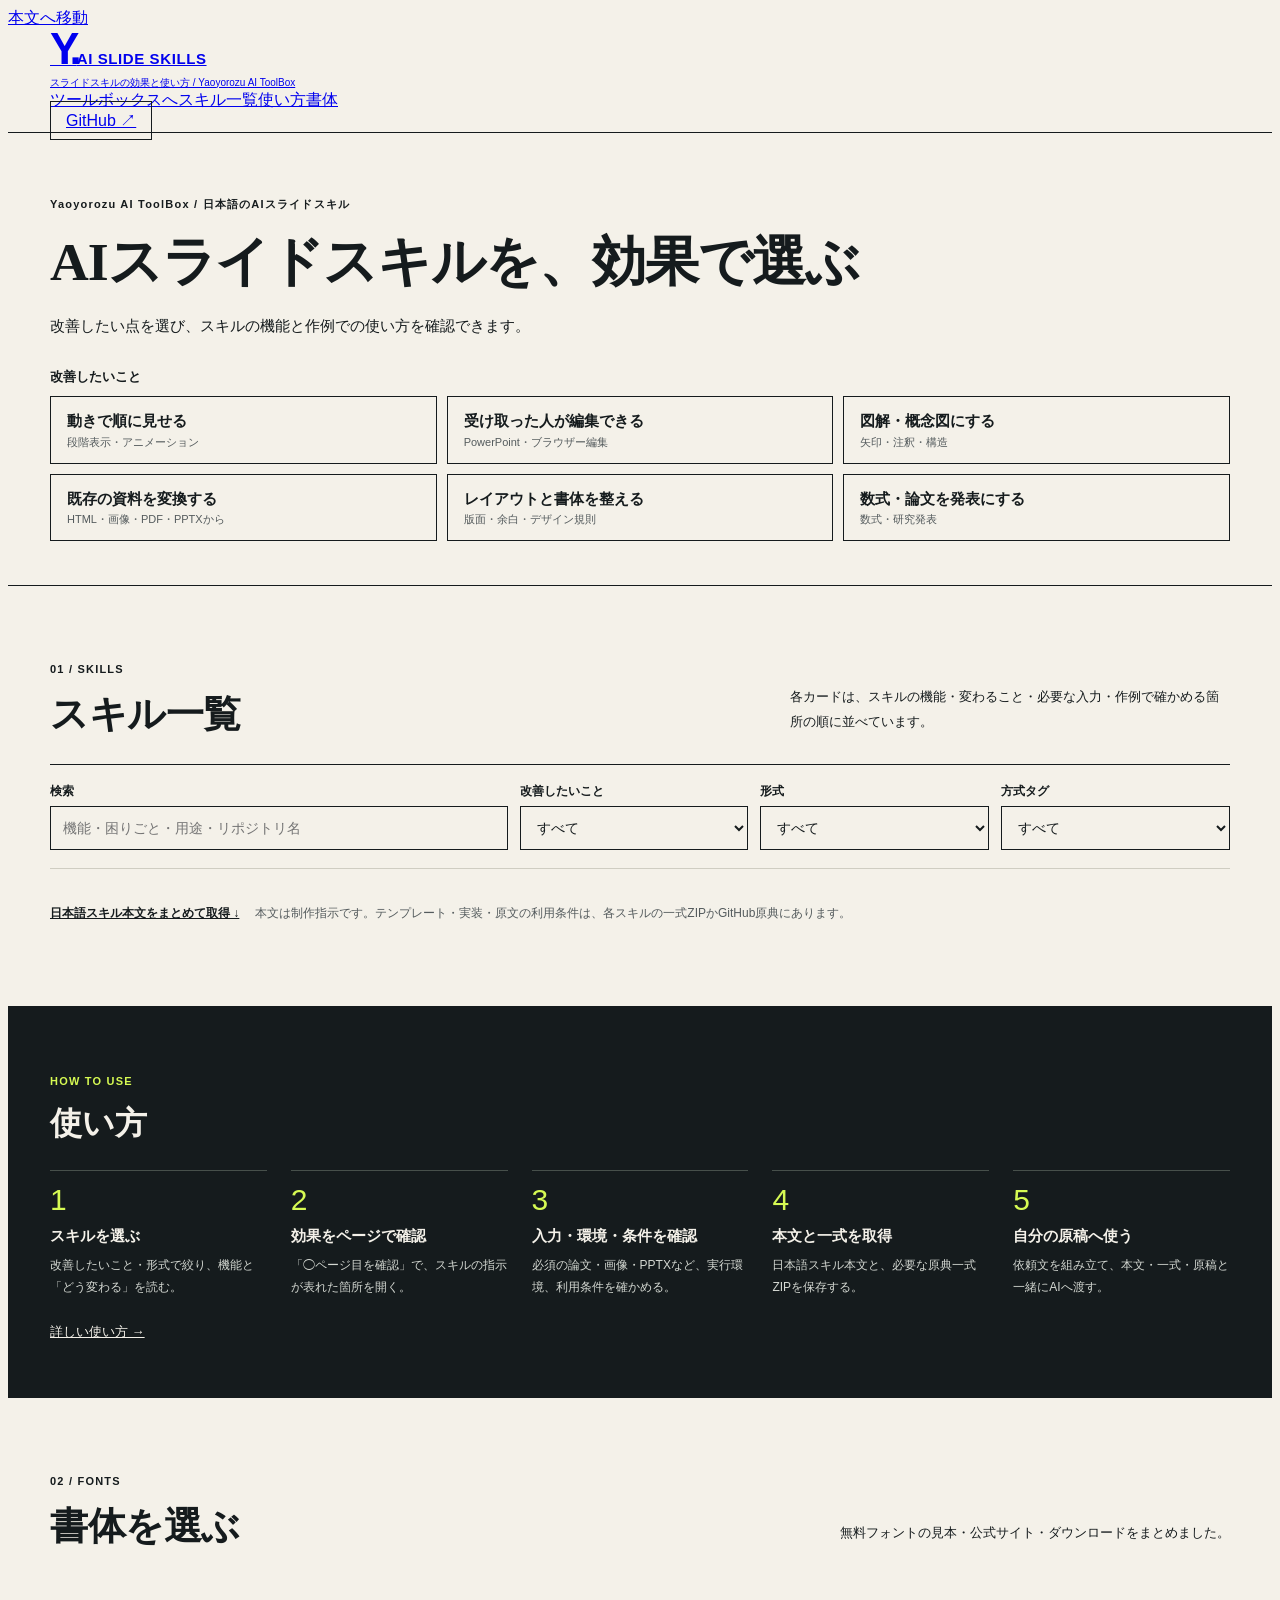
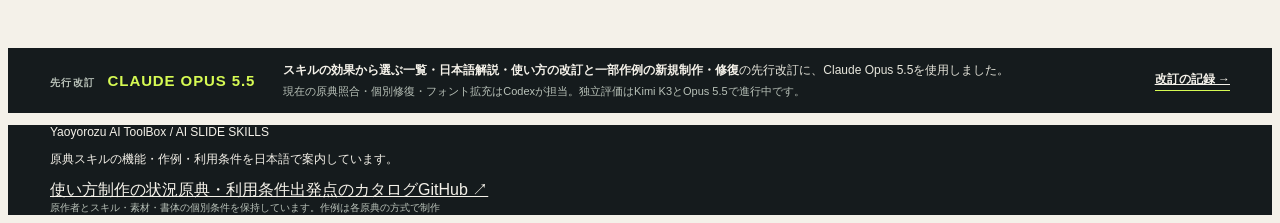
==== index.html @ 670c6773 "Unify ToolBox branding and return navigation in slides guide" ====
<!doctype html><html lang="ja"><head><meta charset="utf-8"><meta name="viewport" content="width=device-width,initial-scale=1"><meta name="theme-color" content="#f4f1e9"><title>AIスライドスキルを効果で選ぶ｜Yaoyorozu AI ToolBox</title><meta name="description" content="GitHubのAIスライドスキルを、改善できること・必要な入力・作例の該当ページから選べる日本語ガイド。スキル本文と原典一式も取得できます。"><link rel="icon" href="assets/studio-mark.svg"><link rel="stylesheet" href="assets/studio.css?v=4a5a4dead6aa"><link rel="stylesheet" href="assets/case-studio.css?v=7d80075aae3b"><link rel="stylesheet" href="assets/repository-studio.css?v=3c932d511712"><link rel="stylesheet" href="assets/yebisu-atelier.css?v=m320-20261027"><link rel="stylesheet" href="assets/font-atelier.css?v=7da7d9062678"><script type="importmap">{"imports":{"./assets/case-studio.mjs":"./assets/case-studio.mjs?v=c8dac0967e69","./assets/case-units.mjs":"./assets/case-units.mjs?v=8da967ca47a8","./assets/catalog-studio.mjs":"./assets/catalog-studio.mjs?v=f588c91cace5","./assets/download-name.mjs":"./assets/download-name.mjs?v=7736074fd26c","./assets/font-atelier.mjs":"./assets/font-atelier.mjs?v=66cad3c6fb1d","./assets/repository-detail.mjs":"./assets/repository-detail.mjs?v=819189dcedb0","./assets/skill-effects.mjs":"./assets/skill-effects.mjs?v=7119788c831f","./assets/slide-renderer.mjs":"./assets/slide-renderer.mjs?v=c7707512e979","./assets/studio.mjs":"./assets/studio.mjs?v=c17d2545ceea"}}</script><script type="module" src="assets/case-studio.mjs?v=c8dac0967e69"></script><script type="module" src="assets/repository-detail.mjs?v=819189dcedb0"></script><script type="module" src="assets/font-atelier.mjs?v=66cad3c6fb1d"></script></head><body><a class="skip" href="#main">本文へ移動</a><header class="header"><div class="shell header-inner"><a class="brand atelier-brand" href="./"><span class="brand-symbol">Y.</span><span>AI SLIDE SKILLS<small>スライドスキルの効果と使い方 / Yaoyorozu AI ToolBox</small></span></a><nav aria-label="メインメニュー"><a href="https://studio-yebisu.github.io/yaoyorozu-ai-toolbox/">ツールボックスへ</a><a href="./#skills">スキル一覧</a><a href="guide.html">使い方</a><a href="./#fonts">書体</a></nav><a class="header-github" href="https://github.com/studio-yebisu/yaoyorozu-ai-toolbox-slides">GitHub ↗</a></div></header><main id="main"><section class="shell effect-hero" aria-labelledby="hero-title"><p class="eyebrow">Yaoyorozu AI ToolBox / 日本語のAIスライドスキル</p><h1 id="hero-title">AIスライドスキルを、効果で選ぶ</h1><p class="hero-description">改善したい点を選び、スキルの機能と作例での使い方を確認できます。</p><div class="need-entrance" role="group" aria-labelledby="need-title"><p id="need-title" class="need-title">改善したいこと</p><ul><li><button type="button" data-need="motion" data-scroll aria-pressed="false"><b>動きで順に見せる</b><span>段階表示・アニメーション</span><small data-need-count="motion"></small></button></li><li><button type="button" data-need="edit" data-scroll aria-pressed="false"><b>受け取った人が編集できる</b><span>PowerPoint・ブラウザー編集</span><small data-need-count="edit"></small></button></li><li><button type="button" data-need="diagram" data-scroll aria-pressed="false"><b>図解・概念図にする</b><span>矢印・注釈・構造</span><small data-need-count="diagram"></small></button></li><li><button type="button" data-need="convert" data-scroll aria-pressed="false"><b>既存の資料を変換する</b><span>HTML・画像・PDF・PPTXから</span><small data-need-count="convert"></small></button></li><li><button type="button" data-need="layout" data-scroll aria-pressed="false"><b>レイアウトと書体を整える</b><span>版面・余白・デザイン規則</span><small data-need-count="layout"></small></button></li><li><button type="button" data-need="academic" data-scroll aria-pressed="false"><b>数式・論文を発表にする</b><span>数式・研究発表</span><small data-need-count="academic"></small></button></li></ul></div></section>
<section class="shell section effect-catalog" id="skills" aria-labelledby="skills-title"><div class="section-heading"><div><p class="eyebrow">01 / SKILLS</p><h2 id="skills-title">スキル一覧</h2></div><p>各カードは、スキルの機能・変わること・必要な入力・作例で確かめる箇所の順に並べています。</p></div><p id="skill-results" class="results" aria-live="polite"></p><div class="effect-tools"><label class="effect-search" for="skill-query"><span>検索</span><input id="skill-query" type="search" placeholder="機能・困りごと・用途・リポジトリ名" autocomplete="off"></label><label for="skill-need">改善したいこと<select id="skill-need"><option value="all">すべて</option></select></label><label for="skill-format">形式<select id="skill-format"><option value="all">すべて</option><option value="pptx">PowerPoint</option><option value="html">Web</option><option value="pdf">PDF</option></select></label><label for="skill-tag">方式タグ<select id="skill-tag"><option value="all">すべて</option></select></label></div><div id="skill-active" class="effect-active" aria-label="選択中の条件"></div><p id="skill-data-note" class="effect-data-note" hidden></p><div id="skill-list" class="effect-list"></div><p class="effect-bundle"><a href="downloads/yebisu-japanese-skill-entries.zip" download>日本語スキル本文をまとめて取得 ↓</a><span>本文は制作指示です。テンプレート・実装・原文の利用条件は、各スキルの一式ZIPかGitHub原典にあります。</span></p></section>
<section class="effect-how" aria-labelledby="how-title"><div class="shell"><p class="eyebrow">HOW TO USE</p><h2 id="how-title">使い方</h2><ol class="effect-how-steps"><li><b>1</b><h3>スキルを選ぶ</h3><p>改善したいこと・形式で絞り、機能と「どう変わる」を読む。</p></li><li><b>2</b><h3>効果をページで確認</h3><p>「◯ページ目を確認」で、スキルの指示が表れた箇所を開く。</p></li><li><b>3</b><h3>入力・環境・条件を確認</h3><p>必須の論文・画像・PPTXなど、実行環境、利用条件を確かめる。</p></li><li><b>4</b><h3>本文と一式を取得</h3><p>日本語スキル本文と、必要な原典一式ZIPを保存する。</p></li><li><b>5</b><h3>自分の原稿へ使う</h3><p>依頼文を組み立て、本文・一式・原稿と一緒にAIへ渡す。</p></li></ol><a href="guide.html" class="text-link">詳しい使い方 →</a></div></section>
<section class="shell section atelier-fonts" id="fonts" aria-labelledby="fonts-title"><div class="section-heading"><div><p class="eyebrow">02 / FONTS</p><h2 id="fonts-title">書体を選ぶ</h2></div><p>無料フォントの見本・公式サイト・ダウンロードをまとめました。</p></div><div id="font-atelier"></div></section><aside class="atelier-edition" aria-label="改訂の担当"><div class="shell edition-inner"><p class="edition-model"><span>先行改訂</span><b>CLAUDE OPUS 5.5</b></p><p class="edition-copy"><b>スキルの効果から選ぶ一覧・日本語解説・使い方の改訂と一部作例の新規制作・修復</b>の先行改訂に、Claude Opus 5.5を使用しました。<span>現在の原典照合・個別修復・フォント拡充はCodexが担当。独立評価はKimi K3とOpus 5.5で進行中です。</span></p><a class="edition-link" href="status.html">改訂の記録 →</a></div></aside></main><footer class="footer"><div class="shell"><div class="footer-main"><div><p class="footer-brand">Yaoyorozu AI ToolBox / AI SLIDE SKILLS</p><p>原典スキルの機能・作例・利用条件を日本語で案内しています。</p></div><div class="footer-links"><a href="guide.html">使い方</a><a href="status.html">制作の状況</a><a href="licenses.html">原典・利用条件</a><a href="archive.html">出発点のカタログ</a><a href="https://github.com/studio-yebisu/yaoyorozu-ai-toolbox-slides">GitHub ↗</a></div></div><div class="footer-bottom"><span>原作者とスキル・素材・書体の個別条件を保持しています。</span><span>作例は各原典の方式で制作</span></div></div></footer><dialog id="case-dialog" aria-labelledby="case-title"><div class="case-dialog-shell"><header class="player-header"><div><p id="case-owner" class="player-kicker"></p><h2 id="case-title"></h2></div><div class="player-header-actions"><button id="case-fullscreen" type="button">大きく見る ↗</button><button id="case-close" type="button" aria-label="事例を閉じる">閉じる ×</button></div></header><div id="case-stage" class="case-stage"></div><div class="case-controls" id="case-controls"><button id="case-prev" type="button" aria-label="前のスライド">←</button><button id="case-play" type="button">▶ 再生</button><button id="case-next" type="button" aria-label="次のスライド">→</button><span id="case-counter" aria-live="polite"></span><button id="case-notes" type="button" aria-expanded="false">発表メモ</button></div><section id="case-effect" class="case-effect" aria-label="このスキルの効果"></section><div id="case-pages" class="case-pages" aria-label="ページ一覧"></div><p id="case-note" hidden></p><div class="case-bottom"><p id="case-state"></p><div><a id="case-download" class="button primary" download>資料をダウンロード ↓</a><a id="case-skill" class="button outline" download>スキル本文 ↓</a><a id="case-make" class="button outline">このスキルで作る →</a><a id="case-compare" class="text-link" hidden>別の形式と比べる ↗</a><a id="case-origin" class="text-link">原典 ↗</a></div></div></div></dialog></body></html>
---- assets/yebisu-atelier.css ----
@font-face{font-family:'Atelier Zen';src:url('../downloads/fonts/zenkakugothicnew/ZenKakuGothicNew-Regular.ttf') format('truetype');font-weight:400;font-display:swap}
@font-face{font-family:'Atelier Zen';src:url('../downloads/fonts/zenkakugothicnew/ZenKakuGothicNew-Bold.ttf') format('truetype');font-weight:700;font-display:swap}
@font-face{font-family:'Atelier Space';src:url('../downloads/fonts/spacegrotesk/SpaceGrotesk%5Bwght%5D.ttf') format('truetype');font-weight:300 700;font-display:swap}
@font-face{font-family:'Atelier Mincho';src:url('../downloads/fonts/shipporimincho/ShipporiMincho-Bold.ttf') format('truetype');font-weight:700;font-display:swap}
:root{--paper:#f4f1e9;--panel:#ebe8dc;--ink:#151b1d;--muted:#545b5d;--line:#cfcdc2;--acid:#d6fa53;--warn:#a63a1f;--sans:'Atelier Zen','Noto Sans JP',sans-serif;--mincho:'Atelier Mincho','BIZ UDPMincho',serif}
html{scroll-behavior:auto;scroll-padding-top:110px}body{background:var(--paper);font-family:var(--sans);color:var(--ink)}button,a,input,select{touch-action:manipulation}
button:focus-visible,a:focus-visible,select:focus-visible,input:focus-visible,summary:focus-visible{outline:3px solid #698a00;outline-offset:3px}
.shell{max-width:1320px;padding-left:42px;padding-right:42px}.header{background:var(--paper);border-bottom:1px solid var(--ink);backdrop-filter:none}.header-inner{min-height:80px}.atelier-brand{gap:12px}.brand-symbol{font:700 44px/.9 'Atelier Space',sans-serif;letter-spacing:-5px}.atelier-brand>span:last-child{font:700 15px/1.2 'Atelier Space',sans-serif;letter-spacing:.04em}.atelier-brand small{display:block;font:400 10px/1.5 var(--sans);letter-spacing:0;margin-top:6px}.header nav{gap:28px}.header-github{border:1px solid var(--ink);padding:10px 15px;border-radius:0}
.eyebrow{font:600 11px/1.5 'Atelier Space',sans-serif;letter-spacing:.11em;color:var(--ink)}
.button{border-radius:0;padding:13px 19px;font-size:13px;border:1px solid var(--ink)}.button.primary{background:var(--ink);color:var(--paper);border-color:var(--ink)}.button.primary:hover{background:#32412a}.button.outline{color:var(--ink);background:transparent}.text-link{color:var(--ink);font-size:13px}
.section{padding-top:64px;padding-bottom:72px}.section-heading{display:flex;align-items:end;justify-content:space-between;gap:35px;margin-bottom:24px}.section-heading h2{font:700 clamp(28px,3vw,38px)/1.35 var(--mincho);letter-spacing:-.01em;margin:10px 0 0}.section-heading>p{font-size:13px;line-height:1.9;margin:0 0 6px;max-width:440px}.results{font-size:12px;color:var(--muted);margin:14px 0}

/* Top: the subject is the skill. Entrances select an improvement, not a slide topic. */
.effect-hero{padding-top:52px;padding-bottom:44px;border-bottom:1px solid var(--ink)}.effect-hero h1{font:700 clamp(30px,4.2vw,54px)/1.3 var(--mincho);letter-spacing:-.02em;margin:16px 0 14px}.effect-hero .hero-description{font-size:15px;line-height:1.9;margin:0 0 28px;max-width:640px}
.need-title{margin:0 0 10px;font-size:13px;font-weight:700}.need-entrance ul{list-style:none;margin:0;padding:0;display:grid;grid-template-columns:repeat(3,minmax(0,1fr));gap:10px}.need-entrance button{display:grid;grid-template-columns:minmax(0,1fr) auto;align-items:baseline;gap:2px 12px;width:100%;min-height:64px;padding:13px 16px;border:1px solid var(--ink);background:transparent;color:var(--ink);text-align:left;font:inherit;cursor:pointer}.need-entrance b{font-size:15px;line-height:1.5}.need-entrance span{grid-column:1;font-size:11px;color:var(--muted)}.need-entrance small{grid-column:2;grid-row:1;font:600 12px/1 'Atelier Space',var(--sans)}.need-entrance button:hover{background:var(--panel)}.need-entrance button[aria-pressed=true]{background:var(--ink);color:var(--paper)}.need-entrance button[aria-pressed=true] span{color:#c6cbc5}.need-entrance button[aria-pressed=true] small{color:var(--acid)}

/* One list: controls, selected state and cards. */
.effect-tools{display:grid;grid-template-columns:minmax(0,2fr) repeat(3,minmax(0,1fr));gap:12px;align-items:end;padding:18px 0;border-top:1px solid var(--ink);border-bottom:1px solid var(--line)}.effect-tools label{display:grid;gap:6px;font-size:12px;font-weight:700;min-width:0}.effect-tools input,.effect-tools select{width:100%;min-width:0;min-height:44px;padding:10px 12px;border:1px solid var(--ink);border-radius:0;background:transparent;color:var(--ink);font:inherit;font-size:14px;font-weight:400}.effect-tools select:disabled{opacity:.5}
.effect-active{display:flex;flex-wrap:wrap;gap:8px;margin-top:14px}.effect-active:empty{display:none}.effect-active button{min-height:36px;padding:7px 12px;border:1px solid var(--ink);background:var(--acid);color:var(--ink);font:inherit;font-size:12px;cursor:pointer}.effect-active button[data-clear-filters]{background:transparent}
.effect-data-note{margin:0 0 14px;padding:10px 14px;border-left:3px solid var(--ink);background:var(--panel);font-size:12px;line-height:1.8}
.effect-list{display:grid;grid-template-columns:repeat(2,minmax(0,1fr));gap:44px 36px}
.effect-card{display:flex;flex-direction:column;min-width:0;padding-top:16px;border-top:2px solid var(--ink)}
.effect-repo{display:flex;flex-wrap:wrap;align-items:center;gap:6px 12px;margin:0;font-size:11px;color:var(--muted);overflow-wrap:anywhere}.effect-repo a{color:var(--muted)}.effect-repo b{color:var(--ink)}.effect-warning{padding:1px 7px;border:1px solid var(--warn);color:var(--warn);font-weight:700}
.effect-card h3{margin:8px 0 6px;font-size:21px;line-height:1.5;letter-spacing:-.01em;overflow-wrap:anywhere}.effect-card h3 a{color:var(--ink);text-decoration:none}.effect-card h3 a:hover{text-decoration:underline;text-underline-offset:4px}
.effect-job{margin:0 0 12px;font-size:13px;line-height:1.85}
.effect-facts{margin:0 0 12px;border-top:1px solid var(--line)}.effect-facts>div{display:grid;grid-template-columns:7.5em minmax(0,1fr);gap:12px;padding:8px 0;border-bottom:1px solid var(--line)}.effect-facts dt{font-size:11px;font-weight:700;padding-top:2px}.effect-facts dd{margin:0;font-size:13px;line-height:1.8;overflow-wrap:anywhere}
.effect-tags{list-style:none;display:flex;flex-wrap:wrap;gap:6px;margin:0 0 14px;padding:0}.effect-tags button{min-height:28px;padding:2px 9px;border:1px solid var(--line);background:transparent;color:var(--ink);font:inherit;font-size:11px;cursor:pointer}.effect-tags button:hover{border-color:var(--ink)}.effect-tags button[aria-pressed=true]{background:var(--acid);border-color:var(--ink)}
.effect-proof{display:grid;grid-template-columns:minmax(0,1fr) minmax(0,42%);grid-template-areas:"title image" "note image" "case image";align-content:start;column-gap:16px;padding:14px;background:var(--panel)}.effect-proof-title{grid-area:title;margin:0 0 6px;font-size:11px;font-weight:700;letter-spacing:.04em}.effect-proof>.effect-inspect,.effect-proof>.effect-missing{grid-area:note;margin:0}.effect-inspect{font-size:13px;line-height:1.8}.effect-inspect b{display:inline-block;margin-right:8px;padding:0 6px;background:var(--ink);color:var(--paper);font-size:11px}.effect-case{grid-area:case;margin:10px 0 0;font-size:11px;line-height:1.7;color:var(--muted)}.effect-case span{white-space:nowrap}
.effect-proof-image{grid-area:image;position:relative;align-self:start;display:block;width:100%;aspect-ratio:16/9;padding:0;border:1px solid var(--ink);background:#dcd8cb;overflow:hidden;cursor:pointer}.effect-proof-image.square-preview{aspect-ratio:1}.effect-proof-image img{display:block;width:100%;height:100%;object-fit:contain}.effect-proof-image span{position:absolute;left:6px;bottom:6px;padding:2px 7px;background:var(--acid);border:1px solid var(--ink);color:var(--ink);font-size:10px;font-weight:700}
.effect-others{margin:10px 0 0;font-size:12px;line-height:1.9}.effect-others button{margin:0 10px 0 0;padding:0;border:0;background:transparent;color:var(--ink);font:inherit;text-decoration:underline;text-underline-offset:3px;cursor:pointer}
.effect-actions{display:flex;flex-wrap:wrap;align-items:center;gap:10px 16px;margin-top:auto;padding-top:14px}.effect-actions .effect-primary{padding:11px 16px;background:var(--ink);color:var(--paper);font-size:13px;font-weight:700;text-decoration:none}.effect-actions .effect-primary:hover{background:#32412a}.effect-actions button{min-height:42px;padding:9px 14px;border:1px solid var(--ink);background:transparent;color:var(--ink);font:inherit;font-size:13px;font-weight:700;cursor:pointer}.effect-actions a[download]{font-size:12px;color:var(--ink)}
.effect-missing{color:#6b5a2f;font-size:12px;line-height:1.8}
.effect-empty{grid-column:1/-1;padding:24px;border:1px solid var(--ink);background:var(--panel);font-size:14px;line-height:1.9}.effect-empty p{margin:0 0 6px}.effect-empty ul{margin:6px 0 14px;padding-left:20px}.effect-empty li button{padding:0;border:0;background:transparent;color:var(--ink);font:inherit;font-weight:700;text-decoration:underline;text-underline-offset:3px;cursor:pointer}
.effect-bundle{display:flex;flex-wrap:wrap;gap:6px 16px;margin-top:36px;font-size:12px;color:var(--muted)}.effect-bundle a{color:var(--ink);font-weight:700}

.effect-how{background:var(--ink);color:var(--paper);padding:56px 0}.effect-how .eyebrow{color:var(--acid)}.effect-how h2{font:700 32px/1.4 var(--mincho);margin:8px 0 24px}.effect-how-steps{list-style:none;margin:0;padding:0;display:grid;grid-template-columns:repeat(5,minmax(0,1fr));gap:24px}.effect-how-steps li{border-top:1px solid #47504b;padding-top:14px}.effect-how-steps b{font:500 30px/1 'Atelier Space',sans-serif;color:var(--acid)}.effect-how-steps h3{font-size:15px;margin:12px 0 8px}.effect-how-steps p{margin:0;font-size:12px;line-height:1.9;color:#d4d8d2}.effect-how .text-link{display:inline-block;margin-top:24px;color:var(--paper)}.effect-how a:focus-visible{outline-color:var(--acid)}
.atelier-fonts{border-top:1px solid var(--ink)}

/* Repository page: problem → what it does → input/output → features used → pages → apply. */
.doc-shell{padding-top:44px;padding-bottom:85px}.doc-shell:has(#repository-detail){max-width:1080px}
.effect-top{margin:24px 0 8px}.effect-top .repo-owner{display:flex;flex-wrap:wrap;gap:6px 12px;align-items:center;font-size:12px;font-weight:400;color:var(--muted);overflow-wrap:anywhere}.effect-top .repo-owner a{color:var(--muted)}.effect-top .repo-owner b{color:var(--ink)}.effect-top h1{font:700 clamp(28px,4vw,46px)/1.35 var(--mincho);letter-spacing:-.01em;margin:12px 0}.effect-top>.repo-desc{font-size:16px;line-height:1.9;max-width:820px}.effect-siblings{font-size:13px;line-height:1.9}.effect-siblings a{color:var(--ink)}
.effect-toc{display:flex;flex-wrap:wrap;gap:8px;margin-top:24px;padding-top:16px;border-top:1px solid var(--line)}.effect-toc a{padding:6px 10px;border:1px solid var(--line);color:var(--ink);font-size:12px;text-decoration:none}.effect-toc a:hover{border-color:var(--ink)}
#problem{scroll-margin-top:160px}
.effect-proof-dialog{width:min(1100px,96vw);max-height:94vh;overflow:auto;padding:20px;background:var(--paper);color:var(--ink);border:1px solid var(--ink)}.effect-proof-dialog::backdrop{background:#17201bd9}.effect-proof-dialog>header{display:flex;align-items:start;justify-content:space-between;gap:20px;margin-bottom:16px}.effect-proof-dialog h2{font:700 20px/1.5 var(--mincho);margin:0}.effect-proof-dialog>header button{flex-shrink:0}.effect-proof-images{display:grid;grid-template-columns:repeat(auto-fit,minmax(min(360px,100%),1fr));gap:16px}.effect-proof-images figure{margin:0;min-width:0}.effect-proof-images img{display:block;width:100%;aspect-ratio:16/9;max-height:62vh;object-fit:contain;background:#fff;border:1px solid var(--line)}.effect-proof-images figcaption{font-size:12px;margin-top:6px}.effect-proof-context{display:grid;grid-template-columns:110px 1fr;gap:8px 14px;font-size:13px;line-height:1.9}.effect-proof-context dt{font-weight:700}.effect-proof-context dd{margin:0}.effect-proof-dialog>p{margin-bottom:0}body:has(.effect-proof-dialog[open]){overflow:hidden}
.effect-proof-dialog .effect-proof-actions{margin:0 0 16px}
@media(max-width:650px){#problem{scroll-margin-top:240px}.effect-proof-dialog{padding:14px}.effect-proof-dialog h2{font-size:17px}.effect-proof-dialog>header{gap:10px}.effect-proof-context{grid-template-columns:1fr;gap:2px}.effect-proof-context dd{margin-bottom:10px}.effect-proof-images img{max-height:40vh}}
.effect-section{padding:30px 0;border-top:1px solid var(--ink)}.effect-section h2{display:flex;align-items:baseline;gap:12px;margin:0 0 16px;font:700 24px/1.45 var(--mincho)}.effect-step{flex:0 0 auto;display:inline-grid;place-items:center;width:30px;height:30px;background:var(--acid);border:1px solid var(--ink);font:600 14px/1 'Atelier Space',var(--sans)}.effect-section h3{margin:20px 0 8px;font-size:15px}.effect-section h4{margin:0 0 8px;font-size:13px}.effect-section p,.effect-section li{font-size:14px;line-height:1.95;overflow-wrap:anywhere}.effect-section ul,.effect-section ol{padding-left:22px}.effect-lead{font-size:16px!important;max-width:820px}
.effect-upstream{margin:16px 0 8px;padding:12px 16px;border-left:3px solid var(--ink);background:var(--panel)}.effect-upstream p{margin:0}.effect-label{font-size:11px!important;font-weight:700;margin-bottom:4px!important}.effect-source{font-size:13px!important}.effect-source a{color:var(--ink);overflow-wrap:anywhere}
.effect-io,.effect-scope{display:grid;grid-template-columns:repeat(2,minmax(0,1fr));gap:20px}.effect-io>div,.effect-scope>div{min-width:0;padding:14px 16px;border:1px solid var(--line)}.effect-io h3{margin-top:0}.effect-scope{margin-top:14px}.effect-note{font-size:13px!important}.effect-note a{color:var(--ink)}
.effect-case-title{margin:0 0 4px!important;font:700 19px/1.6 var(--mincho)!important}.effect-case-meta{margin:0 0 12px;font-size:12px!important;color:var(--muted)}.effect-boundary{margin-top:14px;padding:10px 14px;border:1px dashed var(--ink);font-size:13px!important}.effect-boundary a{color:var(--ink)}
.effect-details{margin-top:16px;font-size:13px}.effect-details summary{cursor:pointer;font-weight:700;min-height:32px}.effect-details pre{white-space:pre-wrap;overflow-wrap:anywhere;font-size:12px}
.effect-pages{list-style:none;margin:0;padding:0!important;display:grid;gap:18px}.effect-page{display:grid;grid-template-columns:minmax(0,300px) minmax(0,1fr);gap:20px;padding:16px;background:var(--panel)}.effect-page-image{position:relative;display:block;width:100%;aspect-ratio:16/9;padding:0;border:1px solid var(--ink);background:#dcd8cb;overflow:hidden;cursor:pointer}.effect-page-image img{display:block;width:100%;height:100%;object-fit:contain}.effect-page-image.is-invalid{display:grid;place-items:center;cursor:default;font-size:12px}.effect-page-noimage{display:grid;place-items:center;height:100%;font-size:12px;line-height:1.6}.effect-page-copy{min-width:0}.effect-page-label{margin:0 0 8px!important}.effect-page-label b{margin-right:10px;padding:1px 8px;background:var(--ink);color:var(--paper);font-size:12px}.effect-page-copy dl{display:grid;grid-template-columns:6.5em minmax(0,1fr);gap:6px 12px;margin:0 0 10px}.effect-page-copy dt{font-size:12px;font-weight:700;padding-top:3px}.effect-page-copy dd{margin:0;font-size:14px;line-height:1.85;overflow-wrap:anywhere}.effect-page-actions{display:flex;flex-wrap:wrap;align-items:center;gap:8px 16px;margin:0!important}.effect-page-actions a{color:var(--ink);font-size:13px}.effect-page-actions .button{min-height:42px}
.effect-edit-note{margin-top:16px;padding:12px 16px;border-left:3px solid var(--ink);background:#fff9ed;font-size:13px!important}.effect-edit-note a{margin-left:6px;color:var(--ink);font-weight:700}
.effect-howto{margin:0 0 16px}.effect-howto li{margin-bottom:4px}.effect-chooser{margin:8px 0 12px}.effect-works h2{font:700 20px/1.5 var(--mincho)}
.repo-chips span{background:#e6e7d8;border-radius:0}.repo-guide-section{border-top:1px solid var(--ink)}.repo-guide-section h2{font:700 22px/1.5 var(--mincho);margin:0 0 12px}.repo-guide-section pre,.repo-guide-section textarea{background:transparent;border-color:var(--line);border-radius:0}.repo-guide-section>details{font-size:12px}.repo-guide-section>details summary{cursor:pointer;font-weight:700}.repo-guide-section>details[open]{margin-top:15px}.repo-code-actions{align-items:center}.repo-code-actions a,.repo-code-actions button{color:var(--ink)}.repo-code-actions .button.primary{color:var(--paper)}.repo-example-row button{color:var(--ink)}.repo-example-row img{border-radius:0}
#repository-font{display:block;width:100%;max-width:360px;margin:10px 0 8px;padding:11px 13px;border:1px solid var(--line);border-radius:0;background:transparent;font:inherit;font-size:13px}#repository-copy-state{display:block;margin-top:10px;font-size:12px}
.repository-request-inputs>label,.repository-request-options label,.repo-guide-section>label[for="repository-prompt"]{display:block;font-size:12px;font-weight:700;margin:15px 0 7px}.repository-request-inputs input{display:block;width:100%;min-width:0;padding:11px 13px;border:1px solid var(--line);border-radius:0;background:transparent;font:inherit;font-size:13px}.repository-request-options{display:grid;grid-template-columns:minmax(0,1fr) 90px;gap:12px;margin-bottom:18px}.repository-request-inputs #repository-content{min-height:160px}.repo-guide-section #repository-assemble{margin:5px 0 8px}.repository-used-prompt{margin-top:20px}.repository-used-prompt summary{cursor:pointer;font-size:12px;font-weight:700}.repository-used-prompt pre{max-height:360px;overflow:auto}
.repo-archive-note{padding:18px;border-left:3px solid var(--ink);background:var(--panel);font-size:13px;line-height:1.9}
.repository-skill-text{white-space:pre-wrap;overflow-wrap:anywhere;max-height:36rem;overflow:auto;font-size:.875rem;line-height:1.8}
#repository-case{display:block;width:100%;min-height:44px;margin:8px 0 12px;padding:10px 12px;font:inherit;background:#faf8f1;color:#17231f;border:1px solid #aba99d}
#repository-detail .repo-license-notice{margin:16px 0;padding:12px 16px;border-left:3px solid var(--warn);background:#fff9ed;font-size:14px;line-height:1.8}

/* Player: current skill, its change, and what to inspect on this page. */
#case-dialog{border:1px solid var(--ink);border-radius:2px;background:var(--paper);box-shadow:0 40px 100px #0007;animation:atelier-float .23s cubic-bezier(.2,.8,.2,1)}#case-dialog::backdrop{background:#0d161db3;backdrop-filter:blur(6px);animation:atelier-shade .18s ease}.player-header{background:var(--paper);border-color:var(--line)}.player-header h2{font-size:17px}.player-kicker{color:var(--ink)!important;font-weight:700}.player-header-actions button{border-radius:0;border-color:var(--line);color:var(--ink)}.case-controls{background:var(--paper);border-color:var(--line)}.case-controls button,.case-pages button{border-radius:0}.case-controls button{border-color:var(--line);color:var(--ink)}.case-pages{background:var(--paper)}.case-pages button[aria-current=true]{outline-color:var(--ink)}.case-pages button:not(:has(img)){min-height:70px;min-width:150px;background:#e6e3d8;display:flex;align-items:center}.case-pages button span{line-height:1.6;font-size:10px;white-space:normal}.case-bottom{background:var(--paper);border-color:var(--line)}#case-note{background:var(--panel);border-radius:0}#case-skill[hidden]{display:none}
.case-effect{display:grid;grid-template-columns:minmax(0,1fr) minmax(0,1.4fr) auto;gap:10px 22px;align-items:start;margin:0 0 12px;padding:12px 14px;background:var(--panel);border-left:3px solid var(--ink)}.case-effect:empty{display:none}.case-effect p{margin:0}.case-effect-kicker,.case-effect-label{font-size:11px;font-weight:700;color:var(--muted)}.case-effect-name{font-size:14px;font-weight:700;line-height:1.6}.case-effect-change,.case-effect-inspect{font-size:13px;line-height:1.75}.case-effect-rule{margin-top:4px!important;font-size:12px;line-height:1.7}.case-effect-rule span{margin-right:8px;font-weight:700}.case-effect-jumps{display:flex;flex-wrap:wrap;align-items:center;gap:6px;margin-top:8px!important;font-size:11px}.case-effect-jumps button{min-width:32px;min-height:32px;border:1px solid var(--ink);background:transparent;color:var(--ink);font:inherit;font-size:12px;cursor:pointer}.case-effect-jumps button[aria-current=true]{background:var(--ink);color:var(--paper)}.case-effect-link{align-self:center;color:var(--ink);font-size:12px;font-weight:700;white-space:nowrap}
#case-dialog.expanded .case-effect-change{display:none}
@keyframes atelier-float{from{opacity:0;transform:translateY(25px) scale(.97)}to{opacity:1;transform:translateY(0) scale(1)}}@keyframes atelier-shade{from{opacity:0}to{opacity:1}}

.footer{background:var(--ink);color:var(--paper);border-top:0}.footer a,.footer-brand{color:var(--paper)}.footer-bottom{border-color:#47504b;color:#b9c2b9;font-size:10px}.footer-main p{font-size:12px}.footer-links{flex-wrap:wrap;row-gap:10px}.footer a:focus-visible{outline-color:var(--acid)}
.doc-hero h1{font:700 clamp(30px,3.6vw,48px)/1.4 var(--mincho);letter-spacing:-.01em}.doc-section h2{font:700 24px/1.5 var(--mincho)}.doc-section p,.doc-section li{font-size:14px;line-height:2}.doc-section pre{padding:25px;background:#e9e5d9;white-space:pre-wrap;overflow-wrap:anywhere;font-size:13px;line-height:1.9}.doc-section h3{margin-top:22px;font-size:16px}
.atelier-edition{background:var(--ink);color:var(--paper)}.edition-inner{display:grid;grid-template-columns:auto minmax(0,1fr) auto;align-items:center;gap:8px 28px;padding-top:12px;padding-bottom:12px}.edition-model{display:flex;flex-wrap:wrap;align-items:baseline;gap:4px 12px;margin:0}.edition-model span{font:600 10px/1.4 'Atelier Space',var(--sans);letter-spacing:.14em;color:#b9c2b9}.edition-model b{font:700 15px/1.2 'Atelier Space',var(--sans);letter-spacing:.06em;color:var(--acid)}.edition-copy{margin:0;font-size:12px;line-height:1.8;color:#e7e6dc}.edition-copy b{color:var(--paper)}.edition-copy span{display:block;font-size:11px;color:#b9c2b9}.edition-link{color:var(--paper);font-size:12px;font-weight:700;white-space:nowrap;border-bottom:1px solid var(--acid);padding-bottom:2px}.atelier-edition a:focus-visible{outline-color:var(--acid)}
.atelier-edition.is-pending{background:#e9e5d9;color:var(--ink);border-top:1px solid var(--line)}.is-pending .edition-model b{font:700 13px/1.4 var(--sans);letter-spacing:0;color:var(--ink)}.is-pending .edition-model span,.is-pending .edition-copy span{color:var(--muted)}.is-pending .edition-copy,.is-pending .edition-copy b,.is-pending .edition-link{color:var(--ink)}.atelier-edition.is-pending a:focus-visible{outline-color:#698a00}
.guide-lead{margin-top:12px;font-size:14px;line-height:2}.guide-kit{display:grid;grid-template-columns:repeat(2,minmax(0,1fr));margin:0;border-top:1px solid var(--ink)}.guide-kit>div{padding:18px 22px 20px 0;border-bottom:1px solid var(--line);min-width:0}.guide-kit>div:nth-child(odd){border-right:1px solid var(--line)}.guide-kit>div:nth-child(even){padding-left:22px}.guide-kit dt{margin-bottom:6px;font:700 17px/1.5 var(--mincho)}.guide-kit dd{margin:0;font-size:13px;line-height:1.9}.guide-steps b{margin-right:8px}.doc-section .guide-caution{padding:16px 18px;border-left:3px solid var(--ink);background:#e9e5d9;font-size:13px}.guide-caution b{display:block;margin-bottom:4px}
.status-stamp{font-size:12px;color:var(--muted)}.status-figures{display:grid;grid-template-columns:repeat(5,minmax(0,1fr));margin:0 0 14px;border-top:1px solid var(--ink)}.status-figures>div{display:flex;flex-direction:column-reverse;justify-content:flex-end;gap:6px;min-width:0;padding:14px 12px 14px 0;border-bottom:1px solid var(--line)}.status-figures dt{font-size:11px;color:var(--muted)}.status-figures dd{margin:0;font:500 32px/1 'Atelier Space',var(--sans)}.status-figures small{margin-left:3px;font:700 11px/1 var(--sans)}.status-model{display:flex;flex-wrap:wrap;align-items:baseline;gap:4px 14px;padding:14px 18px;background:var(--ink);color:var(--paper)}.status-model span{font:600 10px/1.4 'Atelier Space',var(--sans);letter-spacing:.14em;color:#b9c2b9}.status-model b{font:700 22px/1.2 'Atelier Space',var(--sans);letter-spacing:.06em;color:var(--acid)}.status-list{display:grid;grid-template-columns:max-content minmax(0,1fr);gap:10px 24px;font-size:14px;line-height:1.8}.status-list dt{font-weight:700}.status-list dd{margin:0;overflow-wrap:anywhere}.status-pending{padding:16px 18px;border-left:3px solid var(--ink);background:#e9e5d9}.status-pending b{display:inline-block;margin-right:10px;padding:1px 8px;border:1px solid var(--ink);background:var(--acid);font-size:12px}
.license-table-wrap small{font-size:11px;line-height:1.7;color:var(--muted)}

@media(max-width:1100px){.shell{padding-left:30px;padding-right:30px}.effect-how-steps{grid-template-columns:repeat(3,minmax(0,1fr))}.effect-tools{grid-template-columns:repeat(3,minmax(0,1fr))}.effect-search{grid-column:1/-1}}
@media(max-width:900px){.effect-list{grid-template-columns:1fr}.need-entrance ul{grid-template-columns:repeat(2,minmax(0,1fr))}.case-effect{grid-template-columns:minmax(0,1fr)}.case-effect-link{justify-self:start}}
@media(max-width:800px){.header-inner{min-height:72px}.header nav{gap:18px}.header nav a{font-size:12px}.header-github{display:none}.atelier-brand>span:last-child{font-size:13px}.section{padding-top:48px;padding-bottom:52px}.section-heading{display:block}.section-heading>p{margin-top:12px;max-width:none}.edition-inner{grid-template-columns:1fr;gap:6px}.status-figures{grid-template-columns:repeat(3,minmax(0,1fr))}.effect-page{grid-template-columns:minmax(0,220px) minmax(0,1fr)}.case-controls{flex-wrap:wrap}}
@media(max-width:600px){.shell{padding-left:20px;padding-right:20px}.header nav{gap:8px;flex-wrap:wrap}.header nav a{font-size:11px;min-height:44px;display:flex;align-items:center}.brand-symbol{font-size:34px}.atelier-brand{gap:7px}.atelier-brand>span:last-child{font-size:10px}.atelier-brand small{font-size:9px}
 .effect-hero{padding-top:30px;padding-bottom:30px}.effect-hero h1{font-size:28px}.effect-hero .hero-description{font-size:14px;margin-bottom:20px}.need-entrance ul{grid-template-columns:1fr;gap:8px}.need-entrance button{min-height:52px;padding:10px 14px}.need-entrance b{font-size:14px}
 .effect-tools{grid-template-columns:1fr 1fr;gap:10px}.effect-tools label:last-child{grid-column:1/-1}.section-heading h2{font-size:26px}
 .effect-card h3{font-size:19px}.effect-facts>div{grid-template-columns:1fr;gap:2px}.effect-proof{grid-template-columns:minmax(0,1fr);grid-template-areas:"title" "note" "image" "case";row-gap:8px}.effect-proof-image{margin-top:4px}.effect-case{margin-top:0}.effect-case span{white-space:normal}.effect-actions{gap:10px}.effect-actions .effect-primary,.effect-actions button{flex:1 1 100%;text-align:center}
 .effect-how h2{font-size:26px}.effect-how-steps{grid-template-columns:1fr;gap:14px}.effect-how-steps li{display:grid;grid-template-columns:40px minmax(0,1fr);column-gap:12px}.effect-how-steps b{grid-row:1/3;font-size:24px}.effect-how-steps h3{margin:0 0 4px}.effect-how-steps p{grid-column:2}
 .doc-shell{padding-top:26px}.effect-top h1{font-size:28px}.effect-top>.repo-desc{font-size:15px}.effect-section h2{font-size:20px}.effect-io,.effect-scope{grid-template-columns:1fr;gap:12px}.effect-page{grid-template-columns:1fr;padding:12px}.effect-page-copy dl{grid-template-columns:1fr;gap:2px}.effect-page-copy dd{margin-bottom:8px}.effect-page-actions .button{flex:1 1 100%;text-align:center}
 .guide-kit{grid-template-columns:1fr}.guide-kit>div,.guide-kit>div:nth-child(even){padding:16px 0 18px;border-right:0}.guide-kit>div:nth-child(odd){border-right:0}.status-figures{grid-template-columns:repeat(2,minmax(0,1fr))}.status-figures dd{font-size:28px}.status-list{grid-template-columns:1fr;gap:2px}.status-list dd{margin-bottom:10px}
 .player-header h2{font-size:13px}.player-header-actions button{font-size:10px}.case-bottom>div{gap:9px}.case-pages{max-height:98px}.case-effect{padding:10px 12px;gap:6px}.case-effect-change{font-size:12px}.footer-bottom{display:block;line-height:1.8}}
@media(prefers-reduced-motion:reduce){html{scroll-behavior:auto}*,*::before,*::after{animation:none!important;transition:none!important}}

.effect-cautions{border-left:3px solid #9a3c21;background:#f2e5d8;padding:10px 14px;margin:14px 0;font-size:12px;line-height:1.8}.effect-cautions p{margin:0}.effect-cautions ul{margin:0;padding-left:18px}
.effect-edit-proof{margin-top:28px;padding-top:20px;border-top:1px solid var(--line,#c8beb0)}.effect-edit-proof h3{font-size:20px}.effect-edit-comparison{display:grid;grid-template-columns:repeat(2,minmax(0,1fr));gap:18px}.effect-edit-comparison figure{margin:0}.effect-edit-comparison img{width:100%;display:block;border:1px solid #c8beb0}.effect-edit-comparison figcaption{font-size:12px;margin-top:8px}@media(max-width:700px){.effect-edit-comparison{grid-template-columns:1fr}}

/* Keep source downloads readable and mobile filter choices untruncated. */
.effect-edit-note a{display:inline-block;white-space:nowrap;margin:6px 8px 0 0;padding:5px 8px;border:1px solid currentColor;text-decoration:none}
@media(max-width:600px){.effect-tools{grid-template-columns:minmax(0,1fr)}.effect-tools label{grid-column:1/-1}}

.effect-edit-downloads a{white-space:nowrap}
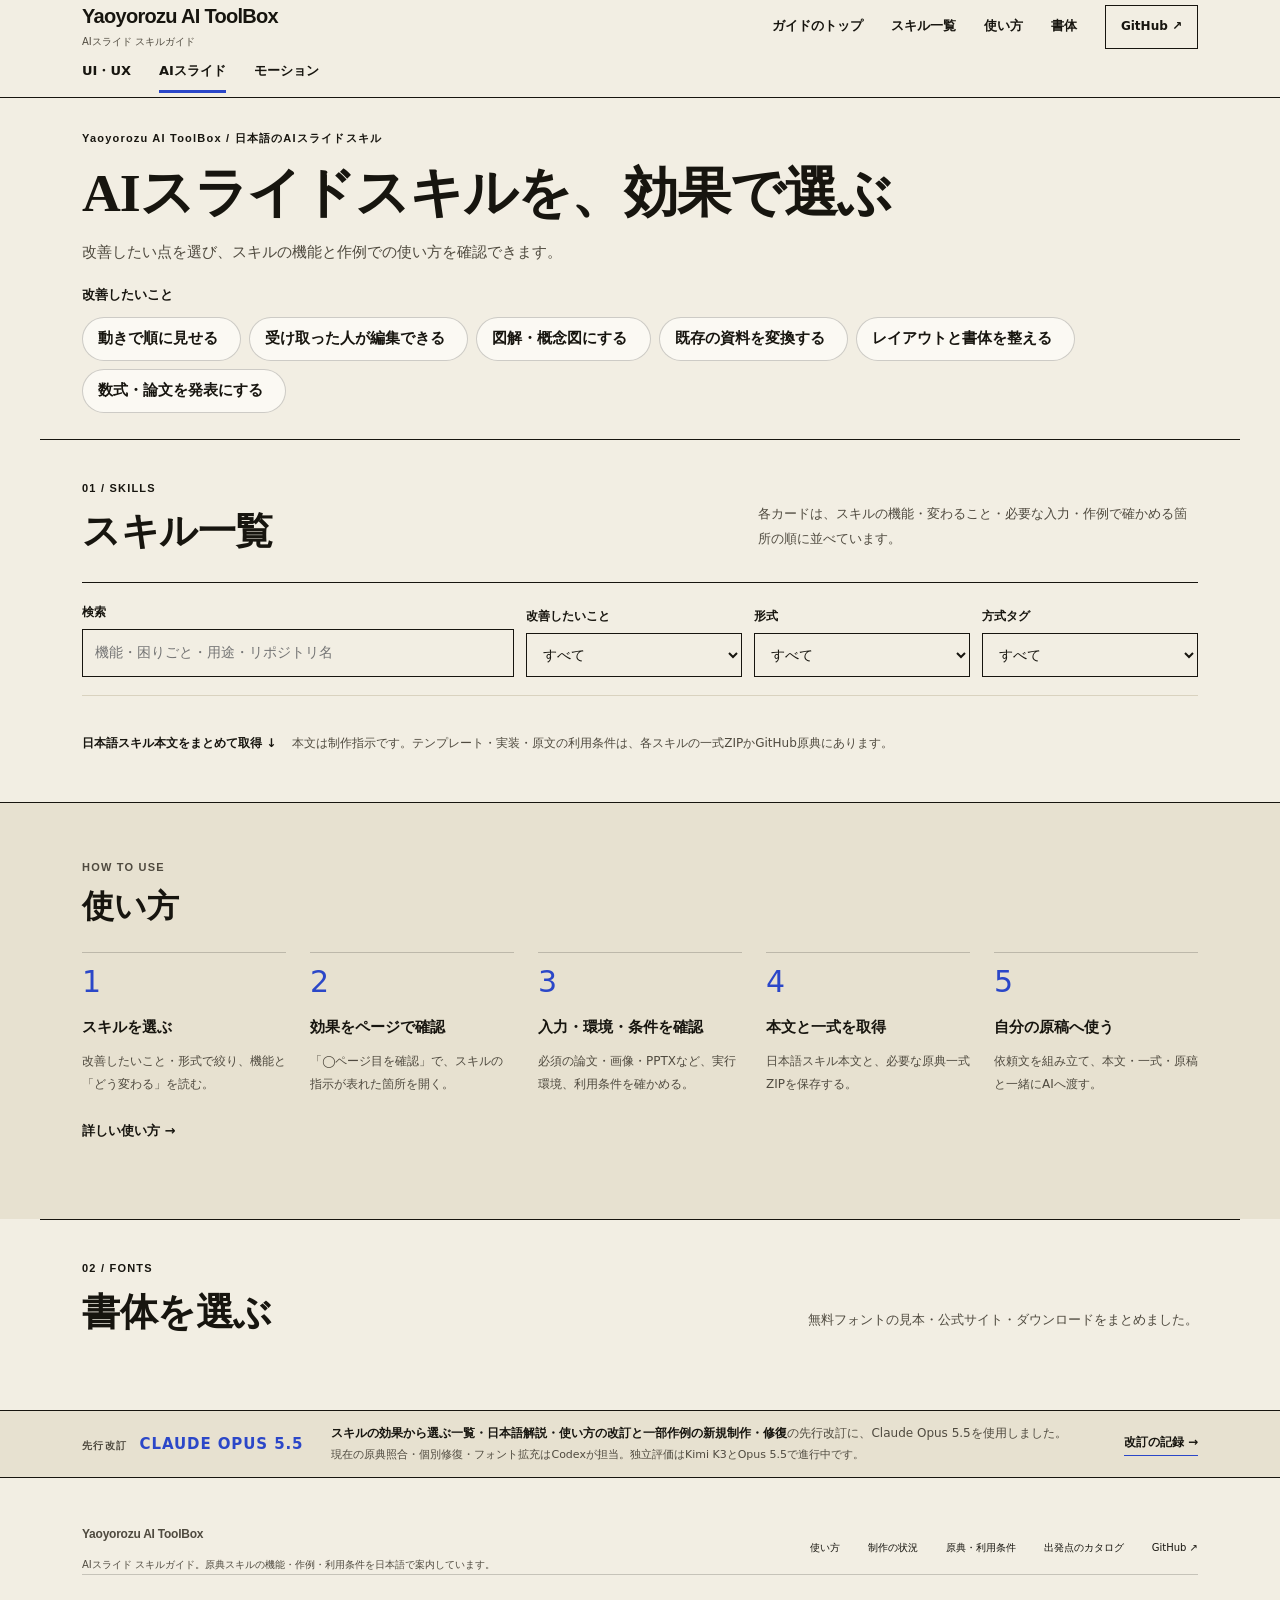
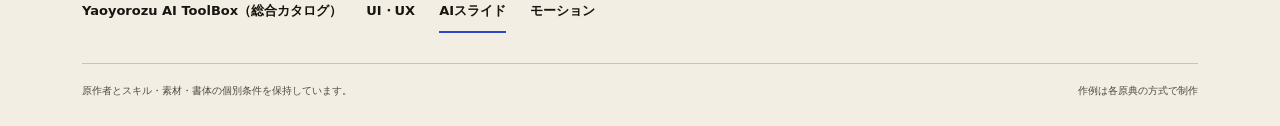
==== commit 36bf9ec7: "Align slides guide with ToolBox interface" ====
--- a/index.html
+++ b/index.html
@@ -1,4 +1,4 @@
-<!doctype html><html lang="ja"><head><meta charset="utf-8"><meta name="viewport" content="width=device-width,initial-scale=1"><meta name="theme-color" content="#f4f1e9"><title>AIスライドスキルを効果で選ぶ｜Yaoyorozu AI ToolBox</title><meta name="description" content="GitHubのAIスライドスキルを、改善できること・必要な入力・作例の該当ページから選べる日本語ガイド。スキル本文と原典一式も取得できます。"><link rel="icon" href="assets/studio-mark.svg"><link rel="stylesheet" href="assets/studio.css?v=4a5a4dead6aa"><link rel="stylesheet" href="assets/case-studio.css?v=7d80075aae3b"><link rel="stylesheet" href="assets/repository-studio.css?v=3c932d511712"><link rel="stylesheet" href="assets/yebisu-atelier.css?v=m320-20261027"><link rel="stylesheet" href="assets/font-atelier.css?v=7da7d9062678"><script type="importmap">{"imports":{"./assets/case-studio.mjs":"./assets/case-studio.mjs?v=c8dac0967e69","./assets/case-units.mjs":"./assets/case-units.mjs?v=8da967ca47a8","./assets/catalog-studio.mjs":"./assets/catalog-studio.mjs?v=f588c91cace5","./assets/download-name.mjs":"./assets/download-name.mjs?v=7736074fd26c","./assets/font-atelier.mjs":"./assets/font-atelier.mjs?v=66cad3c6fb1d","./assets/repository-detail.mjs":"./assets/repository-detail.mjs?v=819189dcedb0","./assets/skill-effects.mjs":"./assets/skill-effects.mjs?v=7119788c831f","./assets/slide-renderer.mjs":"./assets/slide-renderer.mjs?v=c7707512e979","./assets/studio.mjs":"./assets/studio.mjs?v=c17d2545ceea"}}</script><script type="module" src="assets/case-studio.mjs?v=c8dac0967e69"></script><script type="module" src="assets/repository-detail.mjs?v=819189dcedb0"></script><script type="module" src="assets/font-atelier.mjs?v=66cad3c6fb1d"></script></head><body><a class="skip" href="#main">本文へ移動</a><header class="header"><div class="shell header-inner"><a class="brand atelier-brand" href="./"><span class="brand-symbol">Y.</span><span>AI SLIDE SKILLS<small>スライドスキルの効果と使い方 / Yaoyorozu AI ToolBox</small></span></a><nav aria-label="メインメニュー"><a href="https://studio-yebisu.github.io/yaoyorozu-ai-toolbox/">ツールボックスへ</a><a href="./#skills">スキル一覧</a><a href="guide.html">使い方</a><a href="./#fonts">書体</a></nav><a class="header-github" href="https://github.com/studio-yebisu/yaoyorozu-ai-toolbox-slides">GitHub ↗</a></div></header><main id="main"><section class="shell effect-hero" aria-labelledby="hero-title"><p class="eyebrow">Yaoyorozu AI ToolBox / 日本語のAIスライドスキル</p><h1 id="hero-title">AIスライドスキルを、効果で選ぶ</h1><p class="hero-description">改善したい点を選び、スキルの機能と作例での使い方を確認できます。</p><div class="need-entrance" role="group" aria-labelledby="need-title"><p id="need-title" class="need-title">改善したいこと</p><ul><li><button type="button" data-need="motion" data-scroll aria-pressed="false"><b>動きで順に見せる</b><span>段階表示・アニメーション</span><small data-need-count="motion"></small></button></li><li><button type="button" data-need="edit" data-scroll aria-pressed="false"><b>受け取った人が編集できる</b><span>PowerPoint・ブラウザー編集</span><small data-need-count="edit"></small></button></li><li><button type="button" data-need="diagram" data-scroll aria-pressed="false"><b>図解・概念図にする</b><span>矢印・注釈・構造</span><small data-need-count="diagram"></small></button></li><li><button type="button" data-need="convert" data-scroll aria-pressed="false"><b>既存の資料を変換する</b><span>HTML・画像・PDF・PPTXから</span><small data-need-count="convert"></small></button></li><li><button type="button" data-need="layout" data-scroll aria-pressed="false"><b>レイアウトと書体を整える</b><span>版面・余白・デザイン規則</span><small data-need-count="layout"></small></button></li><li><button type="button" data-need="academic" data-scroll aria-pressed="false"><b>数式・論文を発表にする</b><span>数式・研究発表</span><small data-need-count="academic"></small></button></li></ul></div></section>
+<!doctype html><html lang="ja"><head><meta charset="utf-8"><meta name="viewport" content="width=device-width,initial-scale=1"><meta name="theme-color" content="#f2eee3"><title>AIスライドスキルを効果で選ぶ｜Yaoyorozu AI ToolBox</title><meta name="description" content="GitHubのAIスライドスキルを、改善できること・必要な入力・作例の該当ページから選べる日本語ガイド。スキル本文と原典一式も取得できます。"><link rel="icon" href="assets/studio-mark.svg"><link rel="stylesheet" href="assets/studio.css?v=fam-20261027"><link rel="stylesheet" href="assets/case-studio.css?v=fam4-20261027"><link rel="stylesheet" href="assets/repository-studio.css?v=fam4-20261027"><link rel="stylesheet" href="assets/yebisu-atelier.css?v=fam6-20261027"><link rel="stylesheet" href="assets/font-atelier.css?v=fam4-20261027"><script type="importmap">{"imports":{"./assets/case-studio.mjs":"./assets/case-studio.mjs?v=c8dac0967e69","./assets/case-units.mjs":"./assets/case-units.mjs?v=8da967ca47a8","./assets/catalog-studio.mjs":"./assets/catalog-studio.mjs?v=f588c91cace5","./assets/download-name.mjs":"./assets/download-name.mjs?v=7736074fd26c","./assets/font-atelier.mjs":"./assets/font-atelier.mjs?v=66cad3c6fb1d","./assets/repository-detail.mjs":"./assets/repository-detail.mjs?v=819189dcedb0","./assets/skill-effects.mjs":"./assets/skill-effects.mjs?v=7119788c831f","./assets/slide-renderer.mjs":"./assets/slide-renderer.mjs?v=c7707512e979","./assets/studio.mjs":"./assets/studio.mjs?v=c17d2545ceea"}}</script><script type="module" src="assets/case-studio.mjs?v=c8dac0967e69"></script><script type="module" src="assets/repository-detail.mjs?v=819189dcedb0"></script><script type="module" src="assets/font-atelier.mjs?v=66cad3c6fb1d"></script></head><body><a class="skip" href="#main">本文へ移動</a><header class="header"><div class="shell header-inner"><a class="brand atelier-brand" href="https://studio-yebisu.github.io/yaoyorozu-ai-toolbox/"><span>Yaoyorozu AI ToolBox<small>AIスライド スキルガイド</small></span></a><nav aria-label="ページ内"><a href="./">ガイドのトップ</a><a href="./#skills">スキル一覧</a><a href="guide.html">使い方</a><a href="./#fonts">書体</a></nav><a class="header-github" href="https://github.com/studio-yebisu/yaoyorozu-ai-toolbox-slides">GitHub ↗</a><nav class="header-sites" aria-label="専門の案内サイト"><a href="https://studio-yebisu.github.io/yaoyorozu-ai-toolbox/guides/ui-ux/">UI・UX</a><a href="./" aria-current="page">AIスライド</a><a href="https://studio-yebisu.github.io/yaoyorozu-ai-toolbox-motion/">モーション</a></nav></div></header><main id="main"><section class="shell effect-hero" aria-labelledby="hero-title"><p class="eyebrow">Yaoyorozu AI ToolBox / 日本語のAIスライドスキル</p><h1 id="hero-title">AIスライドスキルを、効果で選ぶ</h1><p class="hero-description">改善したい点を選び、スキルの機能と作例での使い方を確認できます。</p><div class="need-entrance" role="group" aria-labelledby="need-title"><p id="need-title" class="need-title">改善したいこと</p><ul><li><button type="button" data-need="motion" data-scroll aria-pressed="false"><b>動きで順に見せる</b><span>段階表示・アニメーション</span><small data-need-count="motion"></small></button></li><li><button type="button" data-need="edit" data-scroll aria-pressed="false"><b>受け取った人が編集できる</b><span>PowerPoint・ブラウザー編集</span><small data-need-count="edit"></small></button></li><li><button type="button" data-need="diagram" data-scroll aria-pressed="false"><b>図解・概念図にする</b><span>矢印・注釈・構造</span><small data-need-count="diagram"></small></button></li><li><button type="button" data-need="convert" data-scroll aria-pressed="false"><b>既存の資料を変換する</b><span>HTML・画像・PDF・PPTXから</span><small data-need-count="convert"></small></button></li><li><button type="button" data-need="layout" data-scroll aria-pressed="false"><b>レイアウトと書体を整える</b><span>版面・余白・デザイン規則</span><small data-need-count="layout"></small></button></li><li><button type="button" data-need="academic" data-scroll aria-pressed="false"><b>数式・論文を発表にする</b><span>数式・研究発表</span><small data-need-count="academic"></small></button></li></ul></div></section>
 <section class="shell section effect-catalog" id="skills" aria-labelledby="skills-title"><div class="section-heading"><div><p class="eyebrow">01 / SKILLS</p><h2 id="skills-title">スキル一覧</h2></div><p>各カードは、スキルの機能・変わること・必要な入力・作例で確かめる箇所の順に並べています。</p></div><p id="skill-results" class="results" aria-live="polite"></p><div class="effect-tools"><label class="effect-search" for="skill-query"><span>検索</span><input id="skill-query" type="search" placeholder="機能・困りごと・用途・リポジトリ名" autocomplete="off"></label><label for="skill-need">改善したいこと<select id="skill-need"><option value="all">すべて</option></select></label><label for="skill-format">形式<select id="skill-format"><option value="all">すべて</option><option value="pptx">PowerPoint</option><option value="html">Web</option><option value="pdf">PDF</option></select></label><label for="skill-tag">方式タグ<select id="skill-tag"><option value="all">すべて</option></select></label></div><div id="skill-active" class="effect-active" aria-label="選択中の条件"></div><p id="skill-data-note" class="effect-data-note" hidden></p><div id="skill-list" class="effect-list"></div><p class="effect-bundle"><a href="downloads/yebisu-japanese-skill-entries.zip" download>日本語スキル本文をまとめて取得 ↓</a><span>本文は制作指示です。テンプレート・実装・原文の利用条件は、各スキルの一式ZIPかGitHub原典にあります。</span></p></section>
 <section class="effect-how" aria-labelledby="how-title"><div class="shell"><p class="eyebrow">HOW TO USE</p><h2 id="how-title">使い方</h2><ol class="effect-how-steps"><li><b>1</b><h3>スキルを選ぶ</h3><p>改善したいこと・形式で絞り、機能と「どう変わる」を読む。</p></li><li><b>2</b><h3>効果をページで確認</h3><p>「◯ページ目を確認」で、スキルの指示が表れた箇所を開く。</p></li><li><b>3</b><h3>入力・環境・条件を確認</h3><p>必須の論文・画像・PPTXなど、実行環境、利用条件を確かめる。</p></li><li><b>4</b><h3>本文と一式を取得</h3><p>日本語スキル本文と、必要な原典一式ZIPを保存する。</p></li><li><b>5</b><h3>自分の原稿へ使う</h3><p>依頼文を組み立て、本文・一式・原稿と一緒にAIへ渡す。</p></li></ol><a href="guide.html" class="text-link">詳しい使い方 →</a></div></section>
-<section class="shell section atelier-fonts" id="fonts" aria-labelledby="fonts-title"><div class="section-heading"><div><p class="eyebrow">02 / FONTS</p><h2 id="fonts-title">書体を選ぶ</h2></div><p>無料フォントの見本・公式サイト・ダウンロードをまとめました。</p></div><div id="font-atelier"></div></section><aside class="atelier-edition" aria-label="改訂の担当"><div class="shell edition-inner"><p class="edition-model"><span>先行改訂</span><b>CLAUDE OPUS 5.5</b></p><p class="edition-copy"><b>スキルの効果から選ぶ一覧・日本語解説・使い方の改訂と一部作例の新規制作・修復</b>の先行改訂に、Claude Opus 5.5を使用しました。<span>現在の原典照合・個別修復・フォント拡充はCodexが担当。独立評価はKimi K3とOpus 5.5で進行中です。</span></p><a class="edition-link" href="status.html">改訂の記録 →</a></div></aside></main><footer class="footer"><div class="shell"><div class="footer-main"><div><p class="footer-brand">Yaoyorozu AI ToolBox / AI SLIDE SKILLS</p><p>原典スキルの機能・作例・利用条件を日本語で案内しています。</p></div><div class="footer-links"><a href="guide.html">使い方</a><a href="status.html">制作の状況</a><a href="licenses.html">原典・利用条件</a><a href="archive.html">出発点のカタログ</a><a href="https://github.com/studio-yebisu/yaoyorozu-ai-toolbox-slides">GitHub ↗</a></div></div><div class="footer-bottom"><span>原作者とスキル・素材・書体の個別条件を保持しています。</span><span>作例は各原典の方式で制作</span></div></div></footer><dialog id="case-dialog" aria-labelledby="case-title"><div class="case-dialog-shell"><header class="player-header"><div><p id="case-owner" class="player-kicker"></p><h2 id="case-title"></h2></div><div class="player-header-actions"><button id="case-fullscreen" type="button">大きく見る ↗</button><button id="case-close" type="button" aria-label="事例を閉じる">閉じる ×</button></div></header><div id="case-stage" class="case-stage"></div><div class="case-controls" id="case-controls"><button id="case-prev" type="button" aria-label="前のスライド">←</button><button id="case-play" type="button">▶ 再生</button><button id="case-next" type="button" aria-label="次のスライド">→</button><span id="case-counter" aria-live="polite"></span><button id="case-notes" type="button" aria-expanded="false">発表メモ</button></div><section id="case-effect" class="case-effect" aria-label="このスキルの効果"></section><div id="case-pages" class="case-pages" aria-label="ページ一覧"></div><p id="case-note" hidden></p><div class="case-bottom"><p id="case-state"></p><div><a id="case-download" class="button primary" download>資料をダウンロード ↓</a><a id="case-skill" class="button outline" download>スキル本文 ↓</a><a id="case-make" class="button outline">このスキルで作る →</a><a id="case-compare" class="text-link" hidden>別の形式と比べる ↗</a><a id="case-origin" class="text-link">原典 ↗</a></div></div></div></dialog></body></html>+<section class="shell section atelier-fonts" id="fonts" aria-labelledby="fonts-title"><div class="section-heading"><div><p class="eyebrow">02 / FONTS</p><h2 id="fonts-title">書体を選ぶ</h2></div><p>無料フォントの見本・公式サイト・ダウンロードをまとめました。</p></div><div id="font-atelier"></div></section><aside class="atelier-edition" aria-label="改訂の担当"><div class="shell edition-inner"><p class="edition-model"><span>先行改訂</span><b>CLAUDE OPUS 5.5</b></p><p class="edition-copy"><b>スキルの効果から選ぶ一覧・日本語解説・使い方の改訂と一部作例の新規制作・修復</b>の先行改訂に、Claude Opus 5.5を使用しました。<span>現在の原典照合・個別修復・フォント拡充はCodexが担当。独立評価はKimi K3とOpus 5.5で進行中です。</span></p><a class="edition-link" href="status.html">改訂の記録 →</a></div></aside></main><footer class="footer"><div class="shell"><div class="footer-main"><div><p class="footer-brand">Yaoyorozu AI ToolBox</p><p>AIスライド スキルガイド。原典スキルの機能・作例・利用条件を日本語で案内しています。</p></div><div class="footer-links"><a href="guide.html">使い方</a><a href="status.html">制作の状況</a><a href="licenses.html">原典・利用条件</a><a href="archive.html">出発点のカタログ</a><a href="https://github.com/studio-yebisu/yaoyorozu-ai-toolbox-slides">GitHub ↗</a></div></div><nav class="footer-sites" aria-label="専門の案内サイト"><a href="https://studio-yebisu.github.io/yaoyorozu-ai-toolbox/">Yaoyorozu AI ToolBox（総合カタログ）</a><a href="https://studio-yebisu.github.io/yaoyorozu-ai-toolbox/guides/ui-ux/">UI・UX</a><a href="./" aria-current="page">AIスライド</a><a href="https://studio-yebisu.github.io/yaoyorozu-ai-toolbox-motion/">モーション</a></nav><div class="footer-bottom"><span>原作者とスキル・素材・書体の個別条件を保持しています。</span><span>作例は各原典の方式で制作</span></div></div></footer><dialog id="case-dialog" aria-labelledby="case-title"><div class="case-dialog-shell"><header class="player-header"><div><p id="case-owner" class="player-kicker"></p><h2 id="case-title"></h2></div><div class="player-header-actions"><button id="case-fullscreen" type="button">大きく見る ↗</button><button id="case-close" type="button" aria-label="事例を閉じる">閉じる ×</button></div></header><div id="case-stage" class="case-stage"></div><div class="case-controls" id="case-controls"><button id="case-prev" type="button" aria-label="前のスライド">←</button><button id="case-play" type="button">▶ 再生</button><button id="case-next" type="button" aria-label="次のスライド">→</button><span id="case-counter" aria-live="polite"></span><button id="case-notes" type="button" aria-expanded="false">発表メモ</button></div><section id="case-effect" class="case-effect" aria-label="このスキルの効果"></section><div id="case-pages" class="case-pages" aria-label="ページ一覧"></div><p id="case-note" hidden></p><div class="case-bottom"><p id="case-state"></p><div><a id="case-download" class="button primary" download>資料をダウンロード ↓</a><a id="case-skill" class="button outline" download>スキル本文 ↓</a><a id="case-make" class="button outline">このスキルで作る →</a><a id="case-compare" class="text-link" hidden>別の形式と比べる ↗</a><a id="case-origin" class="text-link">原典 ↗</a></div></div></div></dialog><nav class="tabbar" aria-label="主な移動先"><a class="tab" href="./"><svg class="icon" viewBox="0 0 24 24" width="24" height="24" aria-hidden="true" focusable="false"><path d="M4 10.5 12 4l8 6.5"/><path d="M6 9v11h4.5v-6h3v6H18V9"/></svg><span>トップ</span></a><a class="tab" href="./#skills"><svg class="icon" viewBox="0 0 24 24" width="24" height="24" aria-hidden="true" focusable="false"><path d="M4 6h16"/><path d="M4 12h16"/><path d="M4 18h10"/></svg><span>スキル一覧</span></a><a class="tab" href="guide.html"><svg class="icon" viewBox="0 0 24 24" width="24" height="24" aria-hidden="true" focusable="false"><circle cx="12" cy="12" r="8.5"/><path d="M12 16.5v-5"/><path d="M12 8v.5"/></svg><span>使い方</span></a><a class="tab" href="./#fonts"><svg class="icon" viewBox="0 0 24 24" width="24" height="24" aria-hidden="true" focusable="false"><path d="M5 5.5h14"/><path d="M12 5.5V19"/><path d="M9 19h6"/></svg><span>書体</span></a></nav></body></html>
--- a/assets/studio.css
+++ b/assets/studio.css
@@ -0,0 +1,22 @@
+@font-face{font-family:'Noto Sans JP';src:url('fonts/noto-sans-jp.woff2') format('woff2');font-weight:100 900;font-display:swap}
+@font-face{font-family:'Noto Serif JP';src:url('fonts/noto-serif-jp.woff2') format('woff2');font-weight:100 900;font-display:swap}
+@font-face{font-family:'BIZ UDPGothic';src:url('fonts/biz-udpgothic-regular.woff2') format('woff2');font-weight:400;font-display:swap}
+@font-face{font-family:'BIZ UDPGothic';src:url('fonts/biz-udpgothic-bold.woff2') format('woff2');font-weight:700;font-display:swap}
+:root{--paper:#f2eee3;--paper-deep:#e7e1d0;--field:#fbf9f3;--ink:#17150f;--ink-soft:#4f4a3f;--muted:#4f4a3f;--line:#d9d2bf;--rule:rgba(23,21,15,.2);--blue:#2b47c8;--blue-strong:#1d3190;--acid:#cbef3a;--lime:#cbef3a;--sans:'Noto Sans JP',-apple-system,BlinkMacSystemFont,"Hiragino Sans","Hiragino Kaku Gothic ProN","Yu Gothic UI","Yu Gothic","YuGothic","Meiryo",system-ui,sans-serif;--serif:"Hiragino Mincho ProN","Yu Mincho","YuMincho","BIZ UDPMincho","Noto Serif JP",serif}
+*{box-sizing:border-box}html{scroll-behavior:smooth;scroll-padding-top:96px}body{margin:0;background:var(--paper);color:var(--ink);font:15px/1.85 var(--sans);-webkit-font-smoothing:antialiased;text-wrap:pretty}button,input,select{font:inherit}button,a{-webkit-tap-highlight-color:transparent}button{cursor:pointer}a{color:inherit;text-decoration:none}img,svg{max-width:100%;display:block}h1,h2,h3,p{margin:0}button:focus-visible,a:focus-visible,summary:focus-visible{outline:3px solid var(--ink);outline-offset:2px;box-shadow:0 0 0 5px var(--lime)}::selection{background:var(--acid);color:var(--ink)}[hidden]{display:none!important}.shell{width:min(1280px,calc(100% - 80px));margin:auto}.sr-only{position:absolute;width:1px;height:1px;padding:0;margin:-1px;overflow:hidden;clip:rect(0,0,0,0);white-space:nowrap;border:0}.skip{position:fixed;left:20px;top:-80px;z-index:100;background:var(--ink);color:white;padding:10px 20px}.skip:focus{top:10px}
+.header{border-bottom:1px solid var(--ink);position:sticky;top:0;z-index:20;background:var(--paper)}.header-inner{min-height:86px;display:flex;align-items:center;gap:40px;flex-wrap:wrap;padding-block:8px}.brand{display:flex;align-items:center;gap:12px;line-height:1.2;font-weight:700;font-size:clamp(1rem,2.5vw,1.25rem);letter-spacing:-.035em;font-family:"Segoe UI",Arial,system-ui,sans-serif}.brand>svg{width:36px;fill:var(--paper);stroke:var(--ink);stroke-width:1.5}.brand svg path{fill:var(--blue);stroke:none}.brand span span{display:block;font-size:10px;letter-spacing:.17em;margin-top:5px}.header nav{display:flex;gap:32px;margin-left:auto}.header nav a{font-size:13px;font-weight:600;min-height:44px;display:flex;align-items:center;gap:5px}.header nav a:hover{color:var(--blue)}.header-github{display:flex;align-items:center;gap:18px;border:1px solid var(--ink);padding:6px 18px;font-size:12px;min-height:40px;font-weight:700}
+.hero{padding:89px 0 94px;display:grid;grid-template-columns:1.16fr 1fr;align-items:center;gap:40px}.eyebrow{font-size:10px;font-weight:700;letter-spacing:.18em;line-height:1.7;display:flex;align-items:center;gap:9px}.live-dot{width:7px;height:7px;border-radius:50%;background:var(--blue)}.hero h1{font-size:clamp(36px,4.1vw,58px);font-weight:800;letter-spacing:-.035em;line-height:1.5;margin:24px 0}.title-underline{position:relative;white-space:nowrap;background:linear-gradient(transparent 83%,var(--acid) 83%)}.hero-description{font-size:16px;color:var(--muted);line-height:2.1}.hero-actions{display:flex;gap:25px;align-items:center;margin-top:34px}.button{display:inline-flex;align-items:center;justify-content:space-between;gap:24px;min-height:52px;padding:12px 22px;font-size:13px;font-weight:700;transition:transform .2s,background .2s,color .2s;border:1px solid transparent}.button:hover{transform:translateY(-2px)}.primary{background:var(--ink);color:var(--paper)}.primary:hover{background:#2e2a21}.outline{border-color:var(--ink);background:transparent}.dark{color:#fff;background:var(--ink)}.text-link{font-size:13px;font-weight:700;display:inline-flex;align-items:center;gap:20px;min-height:44px}.text-link:hover{color:var(--blue)}.hero-caption{font-size:10px;color:var(--muted);margin-top:22px}.hero-art{position:relative;padding:0 0 25px}.hero-stage{border:1px solid var(--ink);box-shadow:14px 14px 0 #e0e5d6;transform:rotate(-3deg);aspect-ratio:16/9;overflow:hidden;background:#161917}.hero-stage svg{width:100%;height:100%}.hero-stage-meta{margin-top:29px;display:flex;justify-content:space-between;align-items:center;font-size:9px;letter-spacing:.06em;gap:10px}.hero-stage-meta>span{display:flex;align-items:center;gap:7px}.hero-stage-meta i{width:5px;height:5px;background:var(--ink);border-radius:50%}.hero-stage-meta button{border:0;background:none;font-size:11px;padding:8px 0;font-weight:700}.hero-stamp{position:absolute;right:-14px;top:-48px;background:var(--acid);color:var(--ink);border:1px solid var(--ink);width:96px;height:96px;display:flex;align-items:center;justify-content:center;font-size:12px;line-height:1.65;font-weight:700;border-radius:50%;transform:rotate(10deg)}.feature-strip{border-block:1px solid var(--line);font-size:11px;color:var(--muted)}.feature-strip>.shell{display:grid;grid-template-columns:repeat(4,1fr);gap:10px;padding:19px 0}.feature-strip span{display:flex;align-items:center;justify-content:center;gap:9px}.feature-strip span:before{content:'+';font-size:15px;color:var(--ink)}
+.section{padding-top:92px;padding-bottom:88px}.section-heading{display:flex;align-items:end;justify-content:space-between;gap:24px;margin-bottom:33px}.section-heading h2{font-size:clamp(25px,2.7vw,36px);letter-spacing:-.035em;line-height:1.6;margin-top:13px}.section-heading p:not(.eyebrow){color:var(--muted);margin-top:12px;font-size:13px}.gallery-count{display:flex;flex-direction:column;align-items:end;flex-shrink:0}.gallery-count strong{font-size:53px;font-weight:500;line-height:1.1;font-variant-numeric:tabular-nums;letter-spacing:-.06em}.gallery-count span{font-size:9px;letter-spacing:.12em;margin-top:7px}.filters{display:flex;gap:7px;flex-wrap:wrap;margin-bottom:32px}.filters button{font-size:11px;font-weight:600;min-height:40px;padding:8px 16px;background:transparent;border:1px solid var(--line);border-radius:2px;transition:background .2s,color .2s}.filters button[aria-pressed=true]{background:var(--ink);color:white;border-color:var(--ink)}.filters button span{margin-left:10px;opacity:.55}.filters button:hover{border-color:var(--ink)}.deck-grid{display:grid;grid-template-columns:repeat(3,minmax(0,1fr));column-gap:24px;row-gap:39px;min-height:200px}.deck-card{min-width:0;animation:card-appear .4s ease both}.deck-open{position:relative;width:100%;padding:0;border:1px solid var(--line);background:none;overflow:hidden;aspect-ratio:16/9;text-align:inherit}.deck-open>svg{width:100%;height:100%;transition:transform .5s cubic-bezier(.2,.7,.1,1)}.deck-open:hover>svg{transform:scale(1.035)}.deck-open:after{content:'';position:absolute;inset:0;background:linear-gradient(transparent 60%,#1117);opacity:0;transition:opacity .2s}.deck-open:hover:after{opacity:1}.open-affordance{position:absolute;left:14px;bottom:13px;background:white;color:var(--ink);padding:6px 12px;border-radius:2px;font-size:10px;font-weight:700;display:flex;gap:12px;align-items:center;box-shadow:0 3px 12px #0001;z-index:1}.deck-meta{display:flex;justify-content:space-between;align-items:center;font-size:9px;color:var(--muted);margin-top:14px;gap:10px}.deck-meta>span:first-child{font-weight:700;letter-spacing:.02em}.deck-card h3{font-size:16px;font-weight:700;line-height:1.6;margin-top:8px}.deck-card h3 button{background:none;border:0;padding:0;text-align:left;font-size:inherit;font-weight:inherit;color:var(--ink);line-height:inherit}.deck-card h3 button:hover{color:var(--blue)}.deck-description{font-size:11px;color:var(--muted);margin-top:6px}.deck-info{display:flex;gap:12px;flex-wrap:wrap;font-size:9px;color:var(--muted);margin-top:12px;padding-top:10px;border-top:1px solid var(--line)}.deck-info span:first-child{color:var(--blue);font-weight:700}.gallery-note{border-top:1px solid var(--line);margin-top:44px;padding-top:18px;display:flex;align-items:start;gap:14px;font-size:10px;color:var(--muted)}.note-mark{font-size:26px;line-height:1}.gallery-note p{max-width:770px}.gallery-note a{margin-left:auto;white-space:nowrap;min-height:44px;display:flex;align-items:start;gap:10px}.loading{font-size:13px;color:var(--muted)}
+.skill-section{background:#eeefe7;border-block:1px solid var(--line)}.starter{padding:28px;background:var(--paper);border:1px solid var(--line);display:flex;align-items:center;gap:25px;margin-bottom:20px}.starter-icon{width:78px;height:78px;background:var(--blue);color:var(--acid);font-size:51px;font-weight:500;line-height:78px;text-align:center;position:relative;flex-shrink:0}.starter-icon span{font-size:20px;position:absolute;right:6px;top:-17px}.starter h3{font-size:22px;letter-spacing:-.02em;margin-top:8px}.starter p:not(.eyebrow){font-size:11px;color:var(--muted);margin-top:8px}.starter>.button{margin-left:auto;flex-shrink:0}.skill-grid{display:grid;grid-template-columns:repeat(2,1fr);gap:20px}.skill-card{border:1px solid var(--line);background:var(--paper);padding:27px;display:flex;flex-direction:column}.skill-card-head{display:flex;justify-content:space-between;gap:12px;align-items:center;font-size:10px;font-weight:700}.skill-symbol{font-size:22px;color:var(--blue);font-weight:700;line-height:1}.license-chip{font-size:9px;border:1px solid var(--line);padding:1px 7px;font-weight:500}.skill-card h3{font-size:19px;margin-top:17px}.skill-card p{font-size:12px;margin-top:11px;color:var(--muted);line-height:1.9}.skill-origin{font-size:9px!important;color:#747b72!important}.skill-bottom{display:flex;align-items:center;gap:20px;padding-top:19px;margin-top:auto}.skill-bottom a{font-size:11px;font-weight:700;min-height:38px;display:inline-flex;align-items:center;gap:8px}.skill-bottom a:first-child{color:var(--blue)}.license-footnote{font-size:10px;color:var(--muted);max-width:940px;margin-top:22px}.license-footnote a{text-decoration:underline;text-underline-offset:3px}
+.font-grid{display:grid;grid-template-columns:repeat(3,1fr);gap:24px}.font-card{border-top:1px solid var(--ink);padding:18px 0 0}.font-top{display:flex;justify-content:space-between;font-size:9px;letter-spacing:.07em;color:var(--muted)}.font-sample{font-size:29px;line-height:1.7;padding:35px 0 32px;letter-spacing:-.035em}.font-sample strong{font-weight:700}.font-biz{font-family:'BIZ UDPGothic',sans-serif}.font-serif{font-family:var(--serif)}.font-card h3{font-size:14px}.font-card>p:not(.font-sample){font-size:11px;color:var(--muted);margin-top:8px;max-width:340px}.font-card>a{display:inline-flex;align-items:center;min-height:44px;font-size:10px;font-weight:700;margin-top:13px}.type-tip{display:flex;align-items:center;gap:28px;border:1px solid var(--line);padding:24px;margin-top:38px}.type-tip>span{color:var(--blue);font-size:10px;font-weight:700;letter-spacing:.1em;white-space:nowrap}.type-tip>p{font-size:12px}.type-tip>a{font-size:10px;font-weight:700;white-space:nowrap;margin-left:auto}
+.catalog-section{border-top:1px solid var(--line);padding:58px 0 69px;display:flex;align-items:center;justify-content:space-between;gap:30px}.catalog-section h2{font-size:29px;margin-top:11px;letter-spacing:-.03em}.catalog-section p:not(.eyebrow){font-size:12px;color:var(--muted);margin-top:12px}.catalog-actions{display:flex;flex-direction:column;gap:12px;align-items:start}.footer{background:var(--paper);color:var(--ink);border-top:1px solid var(--ink);padding:45px 0 25px}.footer-main{display:flex;justify-content:space-between;gap:30px}.footer-brand{font-size:15px;font-weight:700;letter-spacing:.02em;font-family:"Segoe UI",Arial,system-ui,sans-serif;letter-spacing:-.02em}.footer-main p:not(.footer-brand){font-size:10px;color:var(--muted);margin-top:11px}.footer-links{display:flex;gap:28px;font-size:10px}.footer-links a{display:flex;align-items:center;min-height:44px}.footer-bottom{border-top:1px solid var(--rule);padding-top:18px;margin-top:30px;display:flex;justify-content:space-between;gap:20px;color:var(--muted);font-size:8px}
+#deck-dialog{padding:0;border:0;width:min(1120px,calc(100vw - 64px));max-height:calc(100svh - 40px);background:var(--paper);color:var(--ink);border-radius:12px;overflow:auto;box-shadow:0 36px 100px #0008;overscroll-behavior:contain}#deck-dialog::backdrop{background:rgba(23,21,15,.72);backdrop-filter:blur(9px)}#deck-dialog[open]{animation:float-in .38s cubic-bezier(.16,1,.3,1)}.player-header{display:flex;align-items:center;justify-content:space-between;gap:20px;padding:14px 21px}.player-kicker{font-size:8px;font-weight:700;letter-spacing:.12em;color:var(--muted)}.player-header h2{font-size:15px;line-height:1.5;margin-top:3px}.player-close{padding:6px 12px;font-size:11px;border:1px solid var(--line);background:transparent;min-height:38px;display:flex;align-items:center;gap:14px}.player-close span{font-size:20px;line-height:1}.player-stage{width:100%;aspect-ratio:16/9;background:#171b25;overflow:hidden}.player-stage svg{width:100%;height:100%}.player-controls{display:flex;align-items:center;gap:10px;padding:12px 20px}.icon-button{border:1px solid var(--line);width:36px;min-height:36px;padding:0;background:transparent;font-size:18px;border-radius:3px}.icon-button:disabled{opacity:.35;cursor:default}.play-button{border:0;background:var(--ink);color:white;min-height:36px;min-width:82px;font-size:10px;border-radius:3px}.play-button span{margin-left:7px}#player-counter{font-size:11px;font-variant-numeric:tabular-nums;min-width:46px;text-align:center}.player-track{height:3px;background:#dce0d5;flex:1;overflow:hidden;margin:0 8px}.player-track>span{display:block;width:0%;height:100%;background:var(--blue)}.notes-toggle{font-size:10px;border:1px solid var(--line);background:transparent;min-height:36px;padding:0 14px;border-radius:3px}.notes-toggle[aria-expanded=true]{background:var(--acid)}.slide-selector{display:flex;padding:0 20px 12px;gap:8px}.slide-selector button{width:60px;aspect-ratio:16/9;padding:0;border:2px solid transparent;background:transparent;opacity:.7}.slide-selector button[aria-current=true]{border-color:var(--blue);opacity:1}.slide-selector button:hover{opacity:1}.slide-selector svg{width:100%;height:100%}.player-notes{padding:15px 21px;border-top:1px solid var(--line);background:#eeefe7}.player-notes h3{font-size:12px}.player-notes p{font-size:11px;white-space:pre-wrap;margin-top:5px}.player-footer{border-top:1px solid var(--line);padding:13px 21px}.player-footer p{font-size:10px;color:var(--muted);line-height:1.8}.download-links{display:flex;flex-wrap:wrap;gap:9px;margin-top:10px}.download-links>a,.download-links>button{font-size:9px;background:transparent;border:1px solid #cdd1c5;min-height:34px;padding:6px 11px;border-radius:3px;display:inline-flex;align-items:center}.download-links>a:hover,.download-links>button:hover{background:var(--acid)}.keyboard-hint{font-size:8px;color:var(--muted);text-align:right;padding:0 21px 12px}.toast{position:fixed;bottom:24px;left:50%;transform:translate(-50%,20px);opacity:0;background:var(--ink);color:#fff;border-radius:4px;font-size:12px;padding:12px 21px;z-index:100;pointer-events:none;transition:opacity .2s,transform .2s}.toast.visible{transform:translate(-50%,0);opacity:1}.copy-fallback{font:12px/1.8 var(--sans);width:100%;min-height:150px;border:1px solid var(--line);background:#fff;padding:12px;margin-top:10px}.body-lock{overflow:hidden}
+.doc-shell{max-width:1000px}.doc-hero{padding:65px 0 35px}.doc-hero h1{font-size:42px;line-height:1.6;margin-top:16px;letter-spacing:-.03em}.doc-hero>p:last-child{color:var(--muted);font-size:14px;margin-top:16px}.doc-section{padding:36px 0;border-top:1px solid var(--line)}.doc-section h2{font-size:25px;margin-bottom:17px}.doc-section h3{font-size:18px;margin:20px 0 9px}.doc-section p,.doc-section li{font-size:13px}.doc-section a{color:var(--blue);text-decoration:underline;text-underline-offset:3px}.doc-section ul,.doc-section ol{padding-left:23px}.doc-section pre{overflow:auto;background:#e9ede2;padding:20px;font:12px/1.8 monospace;border-left:3px solid var(--blue)}.audit-grid{display:grid;grid-template-columns:repeat(2,minmax(0,1fr));gap:16px}.audit-card{border:1px solid var(--line);padding:20px;min-width:0}.audit-card h3{font-size:17px;margin:0 0 10px;overflow-wrap:anywhere}.audit-card p{font-size:11px;margin-top:9px;line-height:1.85}.audit-card code{font-size:9px;word-break:break-all;color:var(--muted)}.audit-card .audit-meta{display:flex;justify-content:space-between;gap:10px}.doc-section .important{background:#edf1dd;padding:18px;border-left:3px solid #607631}.doc-table{width:100%;border-collapse:collapse;font-size:12px}.doc-table td,.doc-table th{text-align:left;padding:15px;border-bottom:1px solid var(--line)}
+@keyframes float-in{from{opacity:0;transform:translateY(32px) scale(.94)}to{opacity:1;transform:none}}@keyframes card-appear{from{opacity:0;transform:translateY(10px)}to{opacity:1;transform:none}}
+@media(max-width:1100px){.shell{width:calc(100% - 48px)}.header-inner{gap:24px}.header nav{gap:19px}.hero{gap:32px;padding:70px 0}.hero h1{font-size:clamp(35px,4.8vw,51px)}.hero-stamp{width:80px;height:80px;font-size:10px;top:-43px;right:-8px}.hero-description{font-size:13px}.hero-actions{gap:17px}.hero-actions .button{padding:12px 16px}.hero-actions .text-link{font-size:11px;gap:8px}.hero-caption{font-size:8px}.deck-grid{gap:30px 19px}.deck-card h3{font-size:14px}.font-sample{font-size:25px}.starter>.button{font-size:11px;padding:12px 16px}.type-tip{gap:16px}.type-tip>p{font-size:10px}.feature-strip{font-size:9px}}
+@media(max-width:800px){.header-github{display:none}.header nav{gap:20px}.hero{grid-template-columns:1fr;gap:70px;padding:50px 0 55px}.hero h1{font-size:clamp(35px,6vw,48px);margin:21px 0}.hero-description{font-size:14px}.hero-art{max-width:600px;width:100%;margin:0 auto}.hero-stamp{top:-42px;right:5px}.hero-stage{transform:rotate(-2deg);box-shadow:10px 10px 0 #e0e5d6}.hero-actions .text-link{font-size:12px}.hero-caption{font-size:10px}.feature-strip>.shell{grid-template-columns:1fr 1fr;row-gap:13px}.feature-strip span{justify-content:start}.feature-strip{font-size:10px}.section{padding:61px 0}.section-heading h2{font-size:28px}.section-heading p:not(.eyebrow){font-size:12px}.deck-grid{grid-template-columns:repeat(2,minmax(0,1fr));column-gap:18px;row-gap:33px}.deck-card h3{font-size:15px}.gallery-count strong{font-size:43px}.gallery-count span{font-size:8px}.starter{flex-wrap:wrap;padding:22px;gap:17px}.starter h3{font-size:18px}.starter>.button{margin-left:95px}.starter p:not(.eyebrow){font-size:11px}.skill-grid{gap:16px}.skill-card{padding:22px}.font-grid{gap:20px}.font-sample{font-size:23px}.font-card h3{font-size:13px}.type-tip{flex-wrap:wrap}.type-tip>a{margin-left:0}.catalog-section{padding:41px 0 55px;gap:24px}.catalog-section h2{font-size:25px}.catalog-actions>.button{font-size:11px;padding:12px 16px}.catalog-actions>.text-link{font-size:10px;gap:4px}.footer-links{gap:18px}.footer-bottom{flex-direction:column;gap:5px}.hero-stage-meta{font-size:9px}#deck-dialog{width:calc(100vw - 32px);max-height:calc(100svh - 24px)}.player-header h2{font-size:14px}.keyboard-hint{display:none}}
+@media(max-width:540px){.shell{width:calc(100% - 36px)}.header-inner{min-height:76px;flex-wrap:wrap;gap:9px;padding:13px 0}.brand{font-size:13px;gap:8px}.brand>svg{width:30px}.brand span span{font-size:8px}.header nav{width:100%;justify-content:space-between;gap:8px}.header nav a{font-size:10px;min-height:32px}.hero{padding-top:35px;gap:65px}.hero h1{font-size:clamp(28px,8.7vw,44px);line-height:1.5}.hero .eyebrow{font-size:8px;letter-spacing:.08em}.hero-description{font-size:12px}.hero-actions{gap:19px;margin-top:25px}.hero-actions .button{font-size:12px;min-height:48px;gap:19px;padding:10px 17px}.hero-actions .text-link{font-size:11px}.hero-caption{font-size:8px}.hero-stage-meta{font-size:7px;letter-spacing:0}.hero-stage-meta button{font-size:9px}.feature-strip{font-size:8px}.feature-strip>.shell{gap:9px;padding:16px 0}.feature-strip span{gap:5px}.section{padding:46px 0}.section-heading{gap:12px;align-items:start;margin-bottom:24px}.section-heading h2{font-size:23px;line-height:1.6;margin-top:9px}.section-heading p:not(.eyebrow){font-size:11px;line-height:1.9}.eyebrow{font-size:8px;letter-spacing:.12em}.gallery-count{display:none}.filters{gap:6px;margin-bottom:25px}.filters button{font-size:10px;padding:7px 10px;min-height:38px}.filters button span{margin-left:4px}.deck-grid{grid-template-columns:1fr;row-gap:31px}.deck-card h3{font-size:16px}.deck-description{font-size:11px}.deck-info{font-size:9px}.deck-meta{font-size:9px}.open-affordance{font-size:10px}.gallery-note{gap:9px;flex-wrap:wrap;font-size:9px;margin-top:29px}.gallery-note p{flex:1}.gallery-note a{margin-left:30px;min-height:32px}.skill-section .section-heading{display:block}.skill-section .section-heading>.button{margin-top:20px;font-size:11px;min-height:44px}.starter{gap:15px;padding:19px}.starter-icon{width:56px;height:56px;font-size:37px;line-height:56px}.starter-icon span{font-size:15px;top:-12px;right:4px}.starter>div:nth-child(2){flex:1}.starter h3{font-size:16px;line-height:1.7;margin-top:5px}.starter p:not(.eyebrow){font-size:10px;line-height:1.8}.starter p br{display:none}.starter>.button{margin-left:0;width:100%;min-height:46px;font-size:11px}.skill-grid{grid-template-columns:1fr}.skill-card{padding:22px}.license-footnote{font-size:9px}.font-grid{grid-template-columns:1fr;gap:29px}.font-sample{font-size:31px;padding:24px 0}.font-card h3{font-size:15px}.font-card>p:not(.font-sample){max-width:none}.fonts-section .section-heading{display:block}.fonts-section .section-heading>.text-link{font-size:11px;margin-top:12px}.type-tip{padding:17px;gap:10px}.type-tip>span{font-size:9px}.type-tip>p{width:100%;font-size:11px}.type-tip p br{display:none}.type-tip>a{font-size:9px;min-height:34px;display:flex;align-items:center}.catalog-section{display:block;padding:38px 0}.catalog-section h2{font-size:24px}.catalog-section p:not(.eyebrow){font-size:11px}.catalog-actions{margin-top:24px}.catalog-actions>.button{font-size:12px}.catalog-actions>.text-link{font-size:11px}.footer-main{display:block}.footer-links{margin-top:18px;gap:23px}.footer-brand{font-size:13px}.footer-bottom{font-size:8px;line-height:1.8}#deck-dialog{width:calc(100vw - 16px);border-radius:9px;max-height:calc(100svh - 16px)}.player-header{padding:12px;gap:10px}.player-header h2{font-size:12px}.player-close{font-size:9px;padding:5px 8px;gap:9px;flex-shrink:0}.player-kicker{font-size:7px}.player-controls{padding:10px 12px;gap:6px}.icon-button{width:31px;min-height:34px}.play-button{min-width:58px;min-height:34px;font-size:9px}.play-button span{margin-left:3px}#player-counter{font-size:9px;min-width:33px}.player-track{margin:0 2px}.notes-toggle{padding:0 9px;min-height:34px;font-size:9px}.slide-selector{padding:0 12px 10px;gap:6px}.player-footer{padding:12px}.download-links{gap:5px}.download-links>a,.download-links>button{font-size:8px;min-height:34px;padding:6px 8px}.player-notes{padding:12px}.player-notes p{font-size:10px}.toast{max-width:calc(100vw - 30px);width:max-content;font-size:11px;bottom:14px}.doc-hero{padding:35px 0 27px}.doc-hero h1{font-size:28px}.doc-hero>p:last-child{font-size:12px}.doc-section h2{font-size:21px}.doc-section p,.doc-section li{font-size:12px}.audit-grid{grid-template-columns:1fr}.doc-table{font-size:10px}.doc-table td,.doc-table th{padding:9px 5px}}
+.player-stage{max-height:calc(100svh - 310px)}
+.player-header{position:sticky;top:0;background:var(--paper);z-index:2}
+@media(max-height:520px){.player-stage{max-height:calc(100svh - 170px)}.slide-selector,.player-footer,.keyboard-hint{display:none}}
+@media(prefers-reduced-motion:reduce){html{scroll-behavior:auto}*,*:before,*:after{animation:none!important;transition:none!important}.deck-open>svg{transform:none!important}}
--- a/assets/case-studio.css
+++ b/assets/case-studio.css
@@ -0,0 +1,35 @@
+.collection-hero{padding-top:58px;gap:50px}.collection-hero h1{font-size:clamp(36px,4.4vw,68px);letter-spacing:-.05em}.hero-case-button{border:0;cursor:pointer;position:relative;padding:0;width:100%;background:#f7f5ee;box-shadow:0 20px 70px #25281b16;transform:rotate(-2deg)}
+.hero-case-button img{width:100%;display:block}.hero-case-button>span{position:absolute;bottom:18px;left:20px;background:#fff;padding:10px 16px;border-radius:30px;color:#232723;font-weight:700;box-shadow:0 4px 16px #0002}
+.case-filters{display:flex;align-items:center;flex-wrap:wrap;gap:9px;margin:30px 0 12px}.case-filters button,.player-header-actions button,.case-controls button{font:inherit;border:1px solid var(--line,#ddd);background:var(--field,#fbf9f3);border-radius:0;padding:10px 15px;cursor:pointer}.case-filters button[aria-pressed=true]{background:var(--ink,#17150f);color:#fbf9f3;border-color:var(--ink,#17150f)}.case-filters label{margin-left:auto;font-size:13px;display:flex;gap:12px;align-items:center}.case-filters select{padding:9px 12px;border:1px solid var(--ink,#17150f);border-radius:0;background:var(--field,#fbf9f3)}
+.result-count{color:#6c7368;font-size:13px;margin:10px 0 22px}.case-grid{display:grid;grid-template-columns:repeat(3,minmax(0,1fr));gap:32px 24px}.case-card{border:1px solid #dfe3d9;border-radius:15px;background:#fff;overflow:hidden;transition:transform .2s,box-shadow .2s}.case-card:hover{transform:translateY(-3px);box-shadow:0 14px 40px #28301d12}
+.case-card-image{position:relative;display:block;width:100%;aspect-ratio:16/9;padding:0;border:0;background:#edece6;cursor:pointer}.case-card-image>img{width:100%;height:100%;object-fit:cover}.case-card-image .interior-thumb{position:absolute;width:31%;height:auto;right:12px;bottom:12px;border:2px solid #fff;border-radius:3px;box-shadow:0 3px 12px #0003}.case-card-image .watch{position:absolute;left:12px;bottom:12px;background:#fff;color:#20372b;border-radius:25px;padding:8px 12px;font-size:12px;font-weight:700}
+.case-card-copy{padding:21px}.case-tag{font-size:12px;color:#6d745f;display:flex;justify-content:space-between}.case-card h3{font-size:21px;line-height:1.5;margin:12px 0}.case-card .skill-name{font-size:12px;color:#626b60;word-break:break-word}.case-card-actions{display:flex;justify-content:space-between;gap:10px;margin-top:20px;align-items:center;font-size:13px}.case-card-actions button{font:inherit;color:var(--blue,#2b47c8);background:none;border:0;padding:0;font-weight:700;cursor:pointer}
+.compare-banner{display:flex;justify-content:space-between;gap:25px;align-items:center;background:#edf1e5;border:1px solid #d8dfcc;border-radius:13px;padding:30px;margin-top:38px}.compare-banner h3{font-size:23px;margin:10px 0}.compare-banner p:last-child{font-size:14px;color:#63705d}.compare-banner>div:last-child{display:flex;gap:12px;flex-shrink:0}.case-sample-note{font-size:12px;color:#6e7868;line-height:1.9;margin-top:22px}
+.skill-collection{border-top:1px solid #dce1d2}.skill-grid{display:grid;grid-template-columns:repeat(3,minmax(0,1fr));gap:18px}.skill-item{background:#fff;border:1px solid #dfe3d9;border-radius:11px;padding:22px;min-width:0}.skill-item h3{font-size:18px;word-break:break-word;margin:10px 0}.skill-item .owner{font-size:12px;color:#76806d}.skill-item>p{font-size:13px;line-height:1.8;color:#5c6757}.skill-item .skill-state{font-size:11px;color:#417347;font-weight:700}.skill-item-actions{display:flex;flex-wrap:wrap;gap:10px;margin-top:17px;font-size:12px}.skill-item-actions button{font:inherit;border:0;background:#edf3e6;border-radius:5px;padding:6px 9px;cursor:pointer;color:#345b2a}.skill-item-actions a{padding:6px 0}
+.skill-preview{width:100%;aspect-ratio:16/9;object-fit:cover;border-radius:5px;margin-bottom:16px}
+#case-dialog{padding:0;border:1px solid #dedfd6;border-radius:18px;background:#fafaf6;max-width:min(1120px,calc(100vw - 32px));width:1120px;max-height:calc(100dvh - 26px);box-shadow:0 30px 100px #141e1555;overflow:auto;color:#212b22}
+#case-dialog::backdrop{background:#18241bd9;backdrop-filter:blur(7px)}#case-dialog[open]{animation:float-in .22s ease-out}
+.case-dialog-shell{padding:18px}.player-header{display:flex;justify-content:space-between;align-items:center;gap:20px;padding:4px 4px 16px}.player-header h2{font-size:19px;line-height:1.45;margin:5px 0}.player-kicker{font-size:11px;color:#6d7967}.player-header-actions{display:flex;gap:8px;flex-shrink:0}.player-header-actions button{font-size:12px;padding:8px 10px}
+.case-stage{aspect-ratio:16/9;width:100%;background:#151b15;position:relative;overflow:hidden;border-radius:6px}.case-stage>img{width:100%;height:100%;object-fit:contain}.case-stage>iframe{position:absolute;width:1280px;height:720px;left:0;top:0;border:0;transform:scale(var(--case-scale,1));transform-origin:top left}
+.case-controls{display:flex;gap:8px;align-items:center;margin:12px 0}.case-controls button{font-size:12px;padding:8px 12px}.case-controls button:disabled{opacity:.35;cursor:default}.case-controls #case-counter{font-size:12px;margin-left:5px}.case-controls #case-notes{margin-left:auto}
+.case-pages{display:flex;gap:8px;overflow:auto;padding:0 0 9px}.case-pages button{flex:0 0 116px;background:#fff;border:1px solid #dce0d5;border-radius:5px;padding:3px;text-align:left;cursor:pointer;font-family:inherit}.case-pages button[aria-current=true]{border:2px solid #376344;padding:2px}.case-pages img{width:100%;aspect-ratio:16/9;object-fit:cover;display:block}.case-pages span{font-size:10px;display:block;padding:4px;overflow:hidden;white-space:nowrap;text-overflow:ellipsis}
+#case-note{font-size:13px;line-height:1.9;background:var(--paper-deep,#e7e1d0);border-radius:0;padding:15px}.case-bottom{padding:7px 2px 0}.case-bottom>p{font-size:11px;color:#788071;margin:0 0 10px}.case-bottom>div{display:flex;flex-wrap:wrap;gap:14px;align-items:center}.case-bottom .button{font-size:12px;padding:10px 14px}.case-bottom .text-link{font-size:12px}
+#case-dialog.expanded{width:calc(100vw - 20px);max-width:none;max-height:calc(100dvh - 12px)}#case-dialog.expanded .case-stage{max-height:calc(100dvh - 300px);aspect-ratio:16/9;max-width:calc((100dvh - 300px)*16/9);margin:auto}
+.case-detail{padding-top:40px;padding-bottom:70px}.detail-heading{margin:35px 0}.detail-heading h1{font-size:clamp(29px,4vw,50px);line-height:1.45}.detail-heading>p{font-size:14px;color:#6c7765;line-height:1.8;margin-top:16px}.detail-layout{display:grid;grid-template-columns:minmax(0,1.3fr) minmax(280px,1fr);gap:35px;align-items:start}.detail-cover{width:100%;border:1px solid #dce0d2;border-radius:10px}.detail-actions{display:flex;flex-wrap:wrap;gap:12px;margin:20px 0}
+.detail-block{border-top:1px solid #dde2d3;padding:28px 0}.detail-block h2{font-size:23px;margin-bottom:18px}.detail-block p,.detail-block li{font-size:14px;line-height:1.9;color:#596451}.detail-block a{color:#37623d}.detail-block textarea{width:100%;min-height:260px;padding:18px;font:13px/1.9 'Noto Sans JP',sans-serif;border:1px solid #d5ddca;border-radius:8px;background:#fff;resize:vertical}.detail-block .copy-status{font-size:12px;margin-left:10px}.details-links{display:flex;flex-wrap:wrap;gap:18px;margin-top:16px}
+.detail-steps{padding-left:21px}.detail-data{white-space:pre-wrap;font:12px/1.8 monospace;padding:18px;background:#eff1e9;border-radius:8px;max-height:460px;overflow:auto}.case-empty{padding:45px;color:#67735d}
+@keyframes float-in{from{opacity:0;transform:translateY(15px) scale(.97)}to{opacity:1;transform:translateY(0) scale(1)}}
+@media(max-width:900px){.case-grid,.skill-grid{grid-template-columns:repeat(2,minmax(0,1fr))}.compare-banner{display:block}.compare-banner>div:last-child{margin-top:20px}.detail-layout{grid-template-columns:1fr}.collection-hero{padding-top:35px}}
+@media(max-width:600px){.case-grid,.skill-grid{grid-template-columns:1fr}.case-filters label{margin-left:0;width:100%;margin-top:10px}.case-dialog-shell{padding:10px}.player-header{align-items:flex-start;gap:8px}.player-header h2{font-size:14px}.player-header-actions{gap:5px;flex-direction:column}.player-header-actions button{font-size:10px;padding:5px}.case-controls{gap:5px}.case-controls button{padding:7px 9px;font-size:11px}.case-controls #case-counter{margin-left:0}.case-pages button{flex-basis:86px}.case-bottom>div{gap:9px}.case-bottom .button{padding:9px;font-size:11px}.case-bottom .text-link{font-size:11px}#case-dialog.expanded .case-stage{max-height:none;max-width:none}.compare-banner{padding:22px}.compare-banner h3{font-size:21px}.collection-hero h1{font-size:36px}.case-hero-art{margin-top:20px}}
+@media(prefers-reduced-motion:reduce){#case-dialog[open]{animation:none}.case-card,.hero-stage{transition:none}.case-card:hover{transform:none}}
+.case-stage{width:min(100%,calc((100dvh - 310px)*16/9));margin-inline:auto}
+.case-stage{width:min(100%,calc((100dvh - 390px)*16/9))}
+.player-kicker{margin:0;line-height:1.5}.player-header h2{margin:3px 0 0}.player-header{padding-bottom:12px}
+.case-pages button{width:116px;min-width:116px;max-width:116px;flex-basis:116px}.case-pages span{line-height:1.4}
+#case-dialog.expanded .case-stage{width:min(100%,calc((100dvh - 230px)*16/9));max-height:none;max-width:none}
+#case-dialog.expanded .case-pages,#case-dialog.expanded .case-bottom>p{display:none}
+/* Original carousel instruction skills use square concept canvases. */
+#case-dialog.square-preview .case-stage{aspect-ratio:1;width:min(100%,calc(100dvh - 390px))}
+#case-dialog.square-preview .case-pages img{aspect-ratio:1;object-fit:contain}
+#case-dialog.square-preview.expanded .case-stage{aspect-ratio:1;width:min(100%,calc(100dvh - 230px))}
+.case-card-image.square-preview>img:not(.interior-thumb),.repo-image.square-preview>img{object-fit:contain}
--- a/assets/repository-studio.css
+++ b/assets/repository-studio.css
@@ -0,0 +1,6 @@
+.catalog-tools{display:flex;align-items:center;gap:18px;margin:24px 0}.catalog-tools .search{flex:1;display:flex;align-items:center;gap:10px;background:#fff;border:1px solid #dce1d5;border-radius:8px;padding:0 14px}.catalog-tools input{min-width:0;width:100%;border:0;background:transparent;padding:14px 0;font:inherit}.catalog-tools>label{display:flex;align-items:center;gap:8px;font-size:13px;white-space:nowrap}.catalog-tools select{font:inherit;padding:11px;border:1px solid #dce1d5;border-radius:6px;background:#fff}.skill-grid{display:grid;grid-template-columns:repeat(3,minmax(0,1fr));gap:22px}.skill-item{padding:0;overflow:hidden;display:flex;flex-direction:column;background:#fff;border:1px solid #dce1d5;border-radius:12px}.skill-item>*:not(.repo-image){margin-left:22px;margin-right:22px}.skill-item>.owner{margin-top:20px}.repo-image{display:block;border:0;background:var(--paper-deep,#e7e1d0);padding:0;aspect-ratio:16/9;position:relative;cursor:pointer;width:100%;overflow:hidden}.repo-image img{width:100%;height:100%;object-fit:cover;transition:transform .3s}.repo-image:hover img{transform:scale(1.035)}.repo-image .watch{position:absolute;bottom:14px;left:14px;font-size:12px}.repo-original-visual{cursor:default}.repo-placeholder{aspect-ratio:16/9;background:var(--paper-deep,#e7e1d0);display:flex;align-items:center;justify-content:center;flex-direction:column;gap:12px;color:var(--muted,#4f4a3f)}.repo-placeholder span{font-size:42px;font-weight:700;opacity:.5}.repo-placeholder small{font-size:13px}.skill-item .skill-state{margin-top:auto;font-size:12px;padding-top:12px;color:var(--blue-strong,#1d3190)}.skill-item-actions{padding-top:0;display:flex;flex-wrap:wrap;gap:12px}.skill-item-actions button,.skill-item-actions a{font-size:13px}.skill-item>.case-sample-note{margin-top:12px;margin-bottom:18px}.repository-overview{display:grid;grid-template-columns:1.6fr 1fr;gap:80px;border-top:1px solid var(--line,#d9d2bf);border-bottom:1px solid var(--line,#d9d2bf)}.repository-progress{padding:30px;background:var(--paper-deep,#e7e1d0);border-radius:0}.repository-progress strong{font-size:40px}.repository-progress p{font-size:14px}.repo-top{margin:32px 0}.repo-top h1{font-size:clamp(30px,4.5vw,56px);line-height:1.18;overflow-wrap:anywhere;margin:14px 0}.repo-owner{color:var(--muted,#4f4a3f);font-weight:700}.repo-top>.repo-desc{font-size:18px;line-height:1.8;max-width:880px}.repo-top .repo-chips{display:flex;gap:12px;flex-wrap:wrap;font-size:12px;margin:20px 0}.repo-chips span{background:var(--paper-deep,#e7e1d0);padding:7px 12px;border-radius:0}.repository-layout{display:grid;grid-template-columns:minmax(0,1.4fr) minmax(320px,1fr);gap:50px;align-items:start}.repository-layout h2{font-size:24px;margin:28px 0 14px}.repo-example-row{display:grid;grid-template-columns:120px 1fr;gap:14px;padding:16px 0;border-bottom:1px solid #dce1d5;align-items:center}.repo-example-row img{width:120px;aspect-ratio:16/9;object-fit:cover;border-radius:6px}.repo-example-row h3{font-size:16px;margin:0 0 7px}.repo-example-row button{border:0;background:transparent;color:var(--blue-strong,#1d3190);cursor:pointer;padding:0;font:inherit}.repo-example-row p{font-size:12px;margin:0 0 8px}.repo-guide-section{padding:22px 0;border-top:1px solid #dce1d5}.repo-guide-section ul,.repo-guide-section ol{padding-left:22px;line-height:1.9}.repo-guide-section pre{white-space:pre-wrap;word-break:break-word;border:1px solid #dce1d5;background:#f0f3e9;border-radius:7px;padding:16px;font:13px/1.75 ui-monospace,monospace}.repo-guide-section textarea{font:14px/1.8 inherit;display:block;width:100%;min-height:140px;padding:14px;border:1px solid #dce1d5;border-radius:7px;margin-bottom:12px}.repo-evidence{font-size:13px;line-height:1.9}.repo-evidence li{overflow-wrap:anywhere}.repo-not-produced{background:var(--paper-deep,#e7e1d0);padding:30px;border-radius:0;line-height:1.9}.repo-code-actions{display:flex;gap:12px;flex-wrap:wrap}.doc-shell:has(#repository-detail){max-width:1240px}.case-card-copy .skill-name{overflow-wrap:anywhere}
+@media(max-width:950px){.skill-grid{grid-template-columns:repeat(2,minmax(0,1fr))}.repository-layout{grid-template-columns:1fr;gap:15px}.repository-overview{gap:30px}.catalog-tools{flex-wrap:wrap}.catalog-tools .search{flex-basis:100%}.repo-top>.repo-desc{font-size:16px}}
+@media(max-width:600px){.skill-grid{grid-template-columns:1fr}.repository-overview{grid-template-columns:1fr}.catalog-tools{gap:12px}.catalog-tools>label{font-size:12px}.catalog-tools select{max-width:160px;padding:9px}.repo-example-row{grid-template-columns:90px 1fr}.repo-example-row img{width:90px}.repo-top h1{font-size:32px}}
+.repository-catalog{display:block;border-top:1px solid var(--line)}.catalog-tools .search{min-width:180px}.catalog-tools .search input{flex:1}.license-table-wrap{overflow-x:auto}.license-table-wrap td:first-child{overflow-wrap:anywhere}.repository-layout>div{min-width:0}.repo-chips span{overflow-wrap:anywhere}
+.repo-top>.repo-desc,.repo-evidence{overflow-wrap:anywhere}.repo-guide-section textarea{font:inherit;font-size:14px;line-height:1.8}
+.repository-layout p{overflow-wrap:anywhere}
--- a/assets/yebisu-atelier.css
+++ b/assets/yebisu-atelier.css
@@ -2,24 +2,28 @@
 @font-face{font-family:'Atelier Zen';src:url('../downloads/fonts/zenkakugothicnew/ZenKakuGothicNew-Bold.ttf') format('truetype');font-weight:700;font-display:swap}
 @font-face{font-family:'Atelier Space';src:url('../downloads/fonts/spacegrotesk/SpaceGrotesk%5Bwght%5D.ttf') format('truetype');font-weight:300 700;font-display:swap}
 @font-face{font-family:'Atelier Mincho';src:url('../downloads/fonts/shipporimincho/ShipporiMincho-Bold.ttf') format('truetype');font-weight:700;font-display:swap}
-:root{--paper:#f4f1e9;--panel:#ebe8dc;--ink:#151b1d;--muted:#545b5d;--line:#cfcdc2;--acid:#d6fa53;--warn:#a63a1f;--sans:'Atelier Zen','Noto Sans JP',sans-serif;--mincho:'Atelier Mincho','BIZ UDPMincho',serif}
+:root{--paper:#f2eee3;--panel:#e7e1d0;--field:#fbf9f3;--ink:#17150f;--muted:#4f4a3f;--line:#d9d2bf;--rule:rgba(23,21,15,.2);--acid:#cbef3a;--lime:#cbef3a;--warn:#a63a1f;--sans:'Atelier Zen',-apple-system,BlinkMacSystemFont,"Hiragino Sans","Hiragino Kaku Gothic ProN","Yu Gothic UI","Meiryo","Noto Sans JP",system-ui,sans-serif;--mincho:'Atelier Mincho',"Hiragino Mincho ProN","Yu Mincho","BIZ UDPMincho","Noto Serif JP",serif}
 html{scroll-behavior:auto;scroll-padding-top:110px}body{background:var(--paper);font-family:var(--sans);color:var(--ink)}button,a,input,select{touch-action:manipulation}
-button:focus-visible,a:focus-visible,select:focus-visible,input:focus-visible,summary:focus-visible{outline:3px solid #698a00;outline-offset:3px}
-.shell{max-width:1320px;padding-left:42px;padding-right:42px}.header{background:var(--paper);border-bottom:1px solid var(--ink);backdrop-filter:none}.header-inner{min-height:80px}.atelier-brand{gap:12px}.brand-symbol{font:700 44px/.9 'Atelier Space',sans-serif;letter-spacing:-5px}.atelier-brand>span:last-child{font:700 15px/1.2 'Atelier Space',sans-serif;letter-spacing:.04em}.atelier-brand small{display:block;font:400 10px/1.5 var(--sans);letter-spacing:0;margin-top:6px}.header nav{gap:28px}.header-github{border:1px solid var(--ink);padding:10px 15px;border-radius:0}
+button:focus-visible,a:focus-visible,select:focus-visible,input:focus-visible,summary:focus-visible{outline:3px solid var(--ink);outline-offset:2px;box-shadow:0 0 0 5px var(--lime)}
+.shell{max-width:1320px;padding-left:42px;padding-right:42px}.header{background:var(--paper);border-bottom:1px solid var(--ink);backdrop-filter:none}.header-inner{min-height:0;gap:0 28px;padding-block:4px}.atelier-brand{gap:12px;text-decoration:none}.brand-symbol{font:700 44px/.9 'Atelier Space',sans-serif;letter-spacing:-5px}.atelier-brand>span:last-child{font:700 clamp(1rem,2.2vw,1.25rem)/1.2 "Segoe UI",Arial,system-ui,sans-serif;letter-spacing:-.035em}.atelier-brand small{display:block;font:400 10px/1.5 var(--sans);letter-spacing:0;margin-top:6px;color:var(--muted)}.header nav{gap:28px}.header-github{display:inline-flex;align-items:center;min-height:2.75rem;border:1px solid var(--ink);padding:6px 15px;border-radius:0}
+/* Specialist sites: the family row, on every page and width. */
+.header-sites{flex-basis:100%;display:flex;flex-wrap:nowrap;gap:.125rem 1.5rem;overflow-x:auto;overscroll-behavior-x:contain;scrollbar-width:thin;font-size:.8125rem;font-weight:600;line-height:1.3}
+.header-sites a{display:inline-flex;align-items:center;min-height:2.75rem;min-width:2.75rem;text-decoration:none;white-space:nowrap;color:var(--ink)}
+.header-sites a[aria-current="page"]{font-weight:700;box-shadow:inset 0 -3px 0 var(--blue)}
 .eyebrow{font:600 11px/1.5 'Atelier Space',sans-serif;letter-spacing:.11em;color:var(--ink)}
-.button{border-radius:0;padding:13px 19px;font-size:13px;border:1px solid var(--ink)}.button.primary{background:var(--ink);color:var(--paper);border-color:var(--ink)}.button.primary:hover{background:#32412a}.button.outline{color:var(--ink);background:transparent}.text-link{color:var(--ink);font-size:13px}
-.section{padding-top:64px;padding-bottom:72px}.section-heading{display:flex;align-items:end;justify-content:space-between;gap:35px;margin-bottom:24px}.section-heading h2{font:700 clamp(28px,3vw,38px)/1.35 var(--mincho);letter-spacing:-.01em;margin:10px 0 0}.section-heading>p{font-size:13px;line-height:1.9;margin:0 0 6px;max-width:440px}.results{font-size:12px;color:var(--muted);margin:14px 0}
+.button{border-radius:0;padding:13px 19px;font-size:13px;border:1px solid var(--ink)}.button.primary{background:var(--ink);color:var(--paper);border-color:var(--ink)}.button.primary:hover{background:#2e2a21}.button.outline{color:var(--ink);background:transparent}.text-link{color:var(--ink);font-size:13px}
+.section{padding-top:40px;padding-bottom:48px}.section-heading{display:flex;align-items:end;justify-content:space-between;gap:35px;margin-bottom:24px}.section-heading h2{font:700 clamp(28px,3vw,38px)/1.35 var(--mincho);letter-spacing:-.01em;margin:10px 0 0}.section-heading>p{font-size:13px;line-height:1.9;margin:0 0 6px;max-width:440px}.results{font-size:12px;color:var(--muted);margin:14px 0}
 
-/* Top: the subject is the skill. Entrances select an improvement, not a slide topic. */
-.effect-hero{padding-top:52px;padding-bottom:44px;border-bottom:1px solid var(--ink)}.effect-hero h1{font:700 clamp(30px,4.2vw,54px)/1.3 var(--mincho);letter-spacing:-.02em;margin:16px 0 14px}.effect-hero .hero-description{font-size:15px;line-height:1.9;margin:0 0 28px;max-width:640px}
-.need-title{margin:0 0 10px;font-size:13px;font-weight:700}.need-entrance ul{list-style:none;margin:0;padding:0;display:grid;grid-template-columns:repeat(3,minmax(0,1fr));gap:10px}.need-entrance button{display:grid;grid-template-columns:minmax(0,1fr) auto;align-items:baseline;gap:2px 12px;width:100%;min-height:64px;padding:13px 16px;border:1px solid var(--ink);background:transparent;color:var(--ink);text-align:left;font:inherit;cursor:pointer}.need-entrance b{font-size:15px;line-height:1.5}.need-entrance span{grid-column:1;font-size:11px;color:var(--muted)}.need-entrance small{grid-column:2;grid-row:1;font:600 12px/1 'Atelier Space',var(--sans)}.need-entrance button:hover{background:var(--panel)}.need-entrance button[aria-pressed=true]{background:var(--ink);color:var(--paper)}.need-entrance button[aria-pressed=true] span{color:#c6cbc5}.need-entrance button[aria-pressed=true] small{color:var(--acid)}
+/* Top: the subject is the skill. Entrances are pill filters like the main gallery's chips. */
+.effect-hero{padding-top:32px;padding-bottom:26px;border-bottom:1px solid var(--ink)}.effect-hero h1{font:700 clamp(30px,4.2vw,54px)/1.3 var(--mincho);letter-spacing:-.02em;margin:12px 0 10px}.effect-hero .hero-description{font-size:15px;line-height:1.9;margin:0 0 16px;max-width:640px}
+.need-title{margin:0 0 10px;font-size:13px;font-weight:700}.need-entrance ul{list-style:none;margin:0;padding:0;display:flex;flex-wrap:wrap;gap:.5rem}.need-entrance button{position:relative;display:inline-flex;align-items:center;gap:.45rem;min-height:2.75rem;padding:.375rem .9375rem;border:1px solid var(--rule);border-radius:999px;background:var(--field);color:var(--ink);text-align:left;font:inherit;font-size:.9375rem;line-height:1.3;cursor:pointer}.need-entrance b{font-size:.9375rem;font-weight:700;line-height:1.3}.need-entrance span{position:absolute;width:1px;height:1px;padding:0;margin:-1px;overflow:hidden;clip:rect(0 0 0 0);white-space:nowrap;border:0}.need-entrance small{font-size:.8125rem;font-variant-numeric:tabular-nums;color:var(--ink-soft)}.need-entrance button:hover{background:var(--panel);border-color:var(--ink)}.need-entrance button[aria-pressed=true]{background:var(--ink);color:var(--paper);border-color:var(--ink)}.need-entrance button[aria-pressed=true] small{color:var(--paper-deep)}
 
 /* One list: controls, selected state and cards. */
 .effect-tools{display:grid;grid-template-columns:minmax(0,2fr) repeat(3,minmax(0,1fr));gap:12px;align-items:end;padding:18px 0;border-top:1px solid var(--ink);border-bottom:1px solid var(--line)}.effect-tools label{display:grid;gap:6px;font-size:12px;font-weight:700;min-width:0}.effect-tools input,.effect-tools select{width:100%;min-width:0;min-height:44px;padding:10px 12px;border:1px solid var(--ink);border-radius:0;background:transparent;color:var(--ink);font:inherit;font-size:14px;font-weight:400}.effect-tools select:disabled{opacity:.5}
 .effect-active{display:flex;flex-wrap:wrap;gap:8px;margin-top:14px}.effect-active:empty{display:none}.effect-active button{min-height:36px;padding:7px 12px;border:1px solid var(--ink);background:var(--acid);color:var(--ink);font:inherit;font-size:12px;cursor:pointer}.effect-active button[data-clear-filters]{background:transparent}
 .effect-data-note{margin:0 0 14px;padding:10px 14px;border-left:3px solid var(--ink);background:var(--panel);font-size:12px;line-height:1.8}
-.effect-list{display:grid;grid-template-columns:repeat(2,minmax(0,1fr));gap:44px 36px}
-.effect-card{display:flex;flex-direction:column;min-width:0;padding-top:16px;border-top:2px solid var(--ink)}
+.effect-list{display:grid;grid-template-columns:repeat(2,minmax(0,1fr));gap:1.25rem}
+.effect-card{display:flex;flex-direction:column;min-width:0;padding:1.25rem;border:0;border-radius:1.5rem;background:var(--field);box-shadow:0 0 0 1px rgba(23,21,15,.07),0 1px 2px rgba(23,21,15,.04),0 14px 32px -22px rgba(23,21,15,.3)}
 .effect-repo{display:flex;flex-wrap:wrap;align-items:center;gap:6px 12px;margin:0;font-size:11px;color:var(--muted);overflow-wrap:anywhere}.effect-repo a{color:var(--muted)}.effect-repo b{color:var(--ink)}.effect-warning{padding:1px 7px;border:1px solid var(--warn);color:var(--warn);font-weight:700}
 .effect-card h3{margin:8px 0 6px;font-size:21px;line-height:1.5;letter-spacing:-.01em;overflow-wrap:anywhere}.effect-card h3 a{color:var(--ink);text-decoration:none}.effect-card h3 a:hover{text-decoration:underline;text-underline-offset:4px}
 .effect-job{margin:0 0 12px;font-size:13px;line-height:1.85}
@@ -33,7 +37,7 @@
 .effect-empty{grid-column:1/-1;padding:24px;border:1px solid var(--ink);background:var(--panel);font-size:14px;line-height:1.9}.effect-empty p{margin:0 0 6px}.effect-empty ul{margin:6px 0 14px;padding-left:20px}.effect-empty li button{padding:0;border:0;background:transparent;color:var(--ink);font:inherit;font-weight:700;text-decoration:underline;text-underline-offset:3px;cursor:pointer}
 .effect-bundle{display:flex;flex-wrap:wrap;gap:6px 16px;margin-top:36px;font-size:12px;color:var(--muted)}.effect-bundle a{color:var(--ink);font-weight:700}
 
-.effect-how{background:var(--ink);color:var(--paper);padding:56px 0}.effect-how .eyebrow{color:var(--acid)}.effect-how h2{font:700 32px/1.4 var(--mincho);margin:8px 0 24px}.effect-how-steps{list-style:none;margin:0;padding:0;display:grid;grid-template-columns:repeat(5,minmax(0,1fr));gap:24px}.effect-how-steps li{border-top:1px solid #47504b;padding-top:14px}.effect-how-steps b{font:500 30px/1 'Atelier Space',sans-serif;color:var(--acid)}.effect-how-steps h3{font-size:15px;margin:12px 0 8px}.effect-how-steps p{margin:0;font-size:12px;line-height:1.9;color:#d4d8d2}.effect-how .text-link{display:inline-block;margin-top:24px;color:var(--paper)}.effect-how a:focus-visible{outline-color:var(--acid)}
+.effect-how{background:var(--panel);color:var(--ink);border-top:1px solid var(--ink);padding:56px 0}.effect-how .eyebrow{color:var(--muted)}.effect-how h2{font:700 32px/1.4 var(--mincho);margin:8px 0 24px}.effect-how-steps{list-style:none;margin:0;padding:0;display:grid;grid-template-columns:repeat(5,minmax(0,1fr));gap:24px}.effect-how-steps li{border-top:1px solid var(--rule);padding-top:14px}.effect-how-steps b{font:500 30px/1 'Atelier Space',var(--sans);color:var(--blue)}.effect-how-steps h3{font-size:15px;margin:12px 0 8px}.effect-how-steps p{margin:0;font-size:12px;line-height:1.9;color:var(--muted)}.effect-how .text-link{display:inline-block;margin-top:24px;color:var(--ink)}.effect-how a:focus-visible{outline-color:var(--ink)}
 .atelier-fonts{border-top:1px solid var(--ink)}
 
 /* Repository page: problem → what it does → input/output → features used → pages → apply. */
@@ -52,7 +56,7 @@
 .effect-pages{list-style:none;margin:0;padding:0!important;display:grid;gap:18px}.effect-page{display:grid;grid-template-columns:minmax(0,300px) minmax(0,1fr);gap:20px;padding:16px;background:var(--panel)}.effect-page-image{position:relative;display:block;width:100%;aspect-ratio:16/9;padding:0;border:1px solid var(--ink);background:#dcd8cb;overflow:hidden;cursor:pointer}.effect-page-image img{display:block;width:100%;height:100%;object-fit:contain}.effect-page-image.is-invalid{display:grid;place-items:center;cursor:default;font-size:12px}.effect-page-noimage{display:grid;place-items:center;height:100%;font-size:12px;line-height:1.6}.effect-page-copy{min-width:0}.effect-page-label{margin:0 0 8px!important}.effect-page-label b{margin-right:10px;padding:1px 8px;background:var(--ink);color:var(--paper);font-size:12px}.effect-page-copy dl{display:grid;grid-template-columns:6.5em minmax(0,1fr);gap:6px 12px;margin:0 0 10px}.effect-page-copy dt{font-size:12px;font-weight:700;padding-top:3px}.effect-page-copy dd{margin:0;font-size:14px;line-height:1.85;overflow-wrap:anywhere}.effect-page-actions{display:flex;flex-wrap:wrap;align-items:center;gap:8px 16px;margin:0!important}.effect-page-actions a{color:var(--ink);font-size:13px}.effect-page-actions .button{min-height:42px}
 .effect-edit-note{margin-top:16px;padding:12px 16px;border-left:3px solid var(--ink);background:#fff9ed;font-size:13px!important}.effect-edit-note a{margin-left:6px;color:var(--ink);font-weight:700}
 .effect-howto{margin:0 0 16px}.effect-howto li{margin-bottom:4px}.effect-chooser{margin:8px 0 12px}.effect-works h2{font:700 20px/1.5 var(--mincho)}
-.repo-chips span{background:#e6e7d8;border-radius:0}.repo-guide-section{border-top:1px solid var(--ink)}.repo-guide-section h2{font:700 22px/1.5 var(--mincho);margin:0 0 12px}.repo-guide-section pre,.repo-guide-section textarea{background:transparent;border-color:var(--line);border-radius:0}.repo-guide-section>details{font-size:12px}.repo-guide-section>details summary{cursor:pointer;font-weight:700}.repo-guide-section>details[open]{margin-top:15px}.repo-code-actions{align-items:center}.repo-code-actions a,.repo-code-actions button{color:var(--ink)}.repo-code-actions .button.primary{color:var(--paper)}.repo-example-row button{color:var(--ink)}.repo-example-row img{border-radius:0}
+.repo-chips span{background:var(--panel,#e7e1d0);border-radius:0}.repo-guide-section{border-top:1px solid var(--ink)}.repo-guide-section h2{font:700 22px/1.5 var(--mincho);margin:0 0 12px}.repo-guide-section pre,.repo-guide-section textarea{background:transparent;border-color:var(--line);border-radius:0}.repo-guide-section>details{font-size:12px}.repo-guide-section>details summary{cursor:pointer;font-weight:700}.repo-guide-section>details[open]{margin-top:15px}.repo-code-actions{align-items:center}.repo-code-actions a,.repo-code-actions button{color:var(--ink)}.repo-code-actions .button.primary{color:var(--paper)}.repo-example-row button{color:var(--ink)}.repo-example-row img{border-radius:0}
 #repository-font{display:block;width:100%;max-width:360px;margin:10px 0 8px;padding:11px 13px;border:1px solid var(--line);border-radius:0;background:transparent;font:inherit;font-size:13px}#repository-copy-state{display:block;margin-top:10px;font-size:12px}
 .repository-request-inputs>label,.repository-request-options label,.repo-guide-section>label[for="repository-prompt"]{display:block;font-size:12px;font-weight:700;margin:15px 0 7px}.repository-request-inputs input{display:block;width:100%;min-width:0;padding:11px 13px;border:1px solid var(--line);border-radius:0;background:transparent;font:inherit;font-size:13px}.repository-request-options{display:grid;grid-template-columns:minmax(0,1fr) 90px;gap:12px;margin-bottom:18px}.repository-request-inputs #repository-content{min-height:160px}.repo-guide-section #repository-assemble{margin:5px 0 8px}.repository-used-prompt{margin-top:20px}.repository-used-prompt summary{cursor:pointer;font-size:12px;font-weight:700}.repository-used-prompt pre{max-height:360px;overflow:auto}
 .repo-archive-note{padding:18px;border-left:3px solid var(--ink);background:var(--panel);font-size:13px;line-height:1.9}
@@ -61,30 +65,35 @@
 #repository-detail .repo-license-notice{margin:16px 0;padding:12px 16px;border-left:3px solid var(--warn);background:#fff9ed;font-size:14px;line-height:1.8}
 
 /* Player: current skill, its change, and what to inspect on this page. */
-#case-dialog{border:1px solid var(--ink);border-radius:2px;background:var(--paper);box-shadow:0 40px 100px #0007;animation:atelier-float .23s cubic-bezier(.2,.8,.2,1)}#case-dialog::backdrop{background:#0d161db3;backdrop-filter:blur(6px);animation:atelier-shade .18s ease}.player-header{background:var(--paper);border-color:var(--line)}.player-header h2{font-size:17px}.player-kicker{color:var(--ink)!important;font-weight:700}.player-header-actions button{border-radius:0;border-color:var(--line);color:var(--ink)}.case-controls{background:var(--paper);border-color:var(--line)}.case-controls button,.case-pages button{border-radius:0}.case-controls button{border-color:var(--line);color:var(--ink)}.case-pages{background:var(--paper)}.case-pages button[aria-current=true]{outline-color:var(--ink)}.case-pages button:not(:has(img)){min-height:70px;min-width:150px;background:#e6e3d8;display:flex;align-items:center}.case-pages button span{line-height:1.6;font-size:10px;white-space:normal}.case-bottom{background:var(--paper);border-color:var(--line)}#case-note{background:var(--panel);border-radius:0}#case-skill[hidden]{display:none}
+#case-dialog{border:1px solid var(--ink);border-radius:2px;background:var(--paper);box-shadow:0 40px 100px #0007;animation:atelier-float .23s cubic-bezier(.2,.8,.2,1)}#case-dialog::backdrop{background:#0d161db3;backdrop-filter:blur(6px);animation:atelier-shade .18s ease}.player-header{background:var(--paper);border-color:var(--line)}.player-header h2{font-size:17px}.player-kicker{color:var(--ink)!important;font-weight:700}.player-header-actions button{border-radius:0;border-color:var(--line);color:var(--ink)}.case-controls{background:var(--paper);border-color:var(--line)}.case-controls button,.case-pages button{border-radius:0}.case-controls button{border-color:var(--line);color:var(--ink)}.case-pages{background:var(--paper)}.case-pages button[aria-current=true]{outline-color:var(--ink)}.case-pages button:not(:has(img)){min-height:70px;min-width:150px;background:var(--panel,#e7e1d0);display:flex;align-items:center}.case-pages button span{line-height:1.6;font-size:10px;white-space:normal}.case-bottom{background:var(--paper);border-color:var(--line)}#case-note{background:var(--panel);border-radius:0}#case-skill[hidden]{display:none}
 .case-effect{display:grid;grid-template-columns:minmax(0,1fr) minmax(0,1.4fr) auto;gap:10px 22px;align-items:start;margin:0 0 12px;padding:12px 14px;background:var(--panel);border-left:3px solid var(--ink)}.case-effect:empty{display:none}.case-effect p{margin:0}.case-effect-kicker,.case-effect-label{font-size:11px;font-weight:700;color:var(--muted)}.case-effect-name{font-size:14px;font-weight:700;line-height:1.6}.case-effect-change,.case-effect-inspect{font-size:13px;line-height:1.75}.case-effect-rule{margin-top:4px!important;font-size:12px;line-height:1.7}.case-effect-rule span{margin-right:8px;font-weight:700}.case-effect-jumps{display:flex;flex-wrap:wrap;align-items:center;gap:6px;margin-top:8px!important;font-size:11px}.case-effect-jumps button{min-width:32px;min-height:32px;border:1px solid var(--ink);background:transparent;color:var(--ink);font:inherit;font-size:12px;cursor:pointer}.case-effect-jumps button[aria-current=true]{background:var(--ink);color:var(--paper)}.case-effect-link{align-self:center;color:var(--ink);font-size:12px;font-weight:700;white-space:nowrap}
 #case-dialog.expanded .case-effect-change{display:none}
 @keyframes atelier-float{from{opacity:0;transform:translateY(25px) scale(.97)}to{opacity:1;transform:translateY(0) scale(1)}}@keyframes atelier-shade{from{opacity:0}to{opacity:1}}
 
-.footer{background:var(--ink);color:var(--paper);border-top:0}.footer a,.footer-brand{color:var(--paper)}.footer-bottom{border-color:#47504b;color:#b9c2b9;font-size:10px}.footer-main p{font-size:12px}.footer-links{flex-wrap:wrap;row-gap:10px}.footer a:focus-visible{outline-color:var(--acid)}
+.footer{background:var(--paper);color:var(--ink);border-top:1px solid var(--ink)}.footer a,.footer-brand{color:var(--ink)}.footer-bottom{border-color:var(--rule);color:var(--muted);font-size:10px}.footer-main p{font-size:12px;color:var(--muted)}.footer-links{flex-wrap:wrap;row-gap:10px}.footer a:focus-visible{outline-color:var(--ink)}
+.footer-sites{display:flex;flex-wrap:wrap;gap:.125rem 1.5rem;padding-top:14px;border-top:1px solid var(--rule);font-size:.8125rem;font-weight:600}
+.footer-sites a{display:inline-flex;align-items:center;min-height:2.75rem;text-decoration:none}
+.footer-sites a[aria-current="page"]{font-weight:700;box-shadow:inset 0 -2px 0 var(--blue)}
 .doc-hero h1{font:700 clamp(30px,3.6vw,48px)/1.4 var(--mincho);letter-spacing:-.01em}.doc-section h2{font:700 24px/1.5 var(--mincho)}.doc-section p,.doc-section li{font-size:14px;line-height:2}.doc-section pre{padding:25px;background:#e9e5d9;white-space:pre-wrap;overflow-wrap:anywhere;font-size:13px;line-height:1.9}.doc-section h3{margin-top:22px;font-size:16px}
-.atelier-edition{background:var(--ink);color:var(--paper)}.edition-inner{display:grid;grid-template-columns:auto minmax(0,1fr) auto;align-items:center;gap:8px 28px;padding-top:12px;padding-bottom:12px}.edition-model{display:flex;flex-wrap:wrap;align-items:baseline;gap:4px 12px;margin:0}.edition-model span{font:600 10px/1.4 'Atelier Space',var(--sans);letter-spacing:.14em;color:#b9c2b9}.edition-model b{font:700 15px/1.2 'Atelier Space',var(--sans);letter-spacing:.06em;color:var(--acid)}.edition-copy{margin:0;font-size:12px;line-height:1.8;color:#e7e6dc}.edition-copy b{color:var(--paper)}.edition-copy span{display:block;font-size:11px;color:#b9c2b9}.edition-link{color:var(--paper);font-size:12px;font-weight:700;white-space:nowrap;border-bottom:1px solid var(--acid);padding-bottom:2px}.atelier-edition a:focus-visible{outline-color:var(--acid)}
+.atelier-edition{background:var(--panel);color:var(--ink);border-top:1px solid var(--ink)}.edition-inner{display:grid;grid-template-columns:auto minmax(0,1fr) auto;align-items:center;gap:8px 28px;padding-top:12px;padding-bottom:12px}.edition-model{display:flex;flex-wrap:wrap;align-items:baseline;gap:4px 12px;margin:0}.edition-model span{font:600 10px/1.4 'Atelier Space',var(--sans);letter-spacing:.14em;color:var(--muted)}.edition-model b{font:700 15px/1.2 'Atelier Space',var(--sans);letter-spacing:.06em;color:var(--blue)}.edition-copy{margin:0;font-size:12px;line-height:1.8;color:var(--ink-soft)}.edition-copy b{color:var(--ink)}.edition-copy span{display:block;font-size:11px;color:var(--muted)}.edition-link{color:var(--ink);font-size:12px;font-weight:700;white-space:nowrap;border-bottom:1px solid var(--blue);padding-bottom:2px}.atelier-edition a:focus-visible{outline-color:var(--ink)}
 .atelier-edition.is-pending{background:#e9e5d9;color:var(--ink);border-top:1px solid var(--line)}.is-pending .edition-model b{font:700 13px/1.4 var(--sans);letter-spacing:0;color:var(--ink)}.is-pending .edition-model span,.is-pending .edition-copy span{color:var(--muted)}.is-pending .edition-copy,.is-pending .edition-copy b,.is-pending .edition-link{color:var(--ink)}.atelier-edition.is-pending a:focus-visible{outline-color:#698a00}
 .guide-lead{margin-top:12px;font-size:14px;line-height:2}.guide-kit{display:grid;grid-template-columns:repeat(2,minmax(0,1fr));margin:0;border-top:1px solid var(--ink)}.guide-kit>div{padding:18px 22px 20px 0;border-bottom:1px solid var(--line);min-width:0}.guide-kit>div:nth-child(odd){border-right:1px solid var(--line)}.guide-kit>div:nth-child(even){padding-left:22px}.guide-kit dt{margin-bottom:6px;font:700 17px/1.5 var(--mincho)}.guide-kit dd{margin:0;font-size:13px;line-height:1.9}.guide-steps b{margin-right:8px}.doc-section .guide-caution{padding:16px 18px;border-left:3px solid var(--ink);background:#e9e5d9;font-size:13px}.guide-caution b{display:block;margin-bottom:4px}
 .status-stamp{font-size:12px;color:var(--muted)}.status-figures{display:grid;grid-template-columns:repeat(5,minmax(0,1fr));margin:0 0 14px;border-top:1px solid var(--ink)}.status-figures>div{display:flex;flex-direction:column-reverse;justify-content:flex-end;gap:6px;min-width:0;padding:14px 12px 14px 0;border-bottom:1px solid var(--line)}.status-figures dt{font-size:11px;color:var(--muted)}.status-figures dd{margin:0;font:500 32px/1 'Atelier Space',var(--sans)}.status-figures small{margin-left:3px;font:700 11px/1 var(--sans)}.status-model{display:flex;flex-wrap:wrap;align-items:baseline;gap:4px 14px;padding:14px 18px;background:var(--ink);color:var(--paper)}.status-model span{font:600 10px/1.4 'Atelier Space',var(--sans);letter-spacing:.14em;color:#b9c2b9}.status-model b{font:700 22px/1.2 'Atelier Space',var(--sans);letter-spacing:.06em;color:var(--acid)}.status-list{display:grid;grid-template-columns:max-content minmax(0,1fr);gap:10px 24px;font-size:14px;line-height:1.8}.status-list dt{font-weight:700}.status-list dd{margin:0;overflow-wrap:anywhere}.status-pending{padding:16px 18px;border-left:3px solid var(--ink);background:#e9e5d9}.status-pending b{display:inline-block;margin-right:10px;padding:1px 8px;border:1px solid var(--ink);background:var(--acid);font-size:12px}
 .license-table-wrap small{font-size:11px;line-height:1.7;color:var(--muted)}
 
 @media(max-width:1100px){.shell{padding-left:30px;padding-right:30px}.effect-how-steps{grid-template-columns:repeat(3,minmax(0,1fr))}.effect-tools{grid-template-columns:repeat(3,minmax(0,1fr))}.effect-search{grid-column:1/-1}}
-@media(max-width:900px){.effect-list{grid-template-columns:1fr}.need-entrance ul{grid-template-columns:repeat(2,minmax(0,1fr))}.case-effect{grid-template-columns:minmax(0,1fr)}.case-effect-link{justify-self:start}}
-@media(max-width:800px){.header-inner{min-height:72px}.header nav{gap:18px}.header nav a{font-size:12px}.header-github{display:none}.atelier-brand>span:last-child{font-size:13px}.section{padding-top:48px;padding-bottom:52px}.section-heading{display:block}.section-heading>p{margin-top:12px;max-width:none}.edition-inner{grid-template-columns:1fr;gap:6px}.status-figures{grid-template-columns:repeat(3,minmax(0,1fr))}.effect-page{grid-template-columns:minmax(0,220px) minmax(0,1fr)}.case-controls{flex-wrap:wrap}}
-@media(max-width:600px){.shell{padding-left:20px;padding-right:20px}.header nav{gap:8px;flex-wrap:wrap}.header nav a{font-size:11px;min-height:44px;display:flex;align-items:center}.brand-symbol{font-size:34px}.atelier-brand{gap:7px}.atelier-brand>span:last-child{font-size:10px}.atelier-brand small{font-size:9px}
- .effect-hero{padding-top:30px;padding-bottom:30px}.effect-hero h1{font-size:28px}.effect-hero .hero-description{font-size:14px;margin-bottom:20px}.need-entrance ul{grid-template-columns:1fr;gap:8px}.need-entrance button{min-height:52px;padding:10px 14px}.need-entrance b{font-size:14px}
+@media(max-width:900px){.effect-list{grid-template-columns:1fr;gap:1.25rem}.case-effect{grid-template-columns:minmax(0,1fr)}.case-effect-link{justify-self:start}}
+@media(max-width:800px){.header nav{gap:18px}.header nav a{font-size:12px}.header-github{display:none}.atelier-brand>span:last-child{font-size:13px}.section{padding-top:32px;padding-bottom:36px}.section-heading{display:block}.section-heading>p{margin-top:12px;max-width:none}.edition-inner{grid-template-columns:1fr;gap:6px}.status-figures{grid-template-columns:repeat(3,minmax(0,1fr))}.effect-page{grid-template-columns:minmax(0,220px) minmax(0,1fr)}.case-controls{flex-wrap:wrap}}
+@media(max-width:600px){.shell{padding-left:20px;padding-right:20px}.brand-symbol{font-size:34px}.atelier-brand{gap:7px}.atelier-brand>span:last-child{font-size:10px}.atelier-brand small{font-size:9px}
+ .effect-hero{padding-top:24px;padding-bottom:20px}.effect-hero h1{font-size:28px}.effect-hero .hero-description{font-size:14px;margin-bottom:12px}.need-entrance button{min-height:2.75rem;padding:.375rem .875rem}.need-entrance b{font-size:.875rem}
  .effect-tools{grid-template-columns:1fr 1fr;gap:10px}.effect-tools label:last-child{grid-column:1/-1}.section-heading h2{font-size:26px}
  .effect-card h3{font-size:19px}.effect-facts>div{grid-template-columns:1fr;gap:2px}.effect-proof{grid-template-columns:minmax(0,1fr);grid-template-areas:"title" "note" "image" "case";row-gap:8px}.effect-proof-image{margin-top:4px}.effect-case{margin-top:0}.effect-case span{white-space:normal}.effect-actions{gap:10px}.effect-actions .effect-primary,.effect-actions button{flex:1 1 100%;text-align:center}
  .effect-how h2{font-size:26px}.effect-how-steps{grid-template-columns:1fr;gap:14px}.effect-how-steps li{display:grid;grid-template-columns:40px minmax(0,1fr);column-gap:12px}.effect-how-steps b{grid-row:1/3;font-size:24px}.effect-how-steps h3{margin:0 0 4px}.effect-how-steps p{grid-column:2}
  .doc-shell{padding-top:26px}.effect-top h1{font-size:28px}.effect-top>.repo-desc{font-size:15px}.effect-section h2{font-size:20px}.effect-io,.effect-scope{grid-template-columns:1fr;gap:12px}.effect-page{grid-template-columns:1fr;padding:12px}.effect-page-copy dl{grid-template-columns:1fr;gap:2px}.effect-page-copy dd{margin-bottom:8px}.effect-page-actions .button{flex:1 1 100%;text-align:center}
  .guide-kit{grid-template-columns:1fr}.guide-kit>div,.guide-kit>div:nth-child(even){padding:16px 0 18px;border-right:0}.guide-kit>div:nth-child(odd){border-right:0}.status-figures{grid-template-columns:repeat(2,minmax(0,1fr))}.status-figures dd{font-size:28px}.status-list{grid-template-columns:1fr;gap:2px}.status-list dd{margin-bottom:10px}
  .player-header h2{font-size:13px}.player-header-actions button{font-size:10px}.case-bottom>div{gap:9px}.case-pages{max-height:98px}.case-effect{padding:10px 12px;gap:6px}.case-effect-change{font-size:12px}.footer-bottom{display:block;line-height:1.8}}
+@media(hover:hover) and (pointer:fine){.effect-card:hover{box-shadow:0 0 0 1px rgba(23,21,15,.12),0 2px 4px rgba(23,21,15,.05),0 22px 40px -22px rgba(23,21,15,.38)}}
+@media(prefers-reduced-motion:no-preference){.effect-card{transition:box-shadow 200ms ease-out}}
 @media(prefers-reduced-motion:reduce){html{scroll-behavior:auto}*,*::before,*::after{animation:none!important;transition:none!important}}
 
 .effect-cautions{border-left:3px solid #9a3c21;background:#f2e5d8;padding:10px 14px;margin:14px 0;font-size:12px;line-height:1.8}.effect-cautions p{margin:0}.effect-cautions ul{margin:0;padding-left:18px}
@@ -95,3 +104,60 @@
 @media(max-width:600px){.effect-tools{grid-template-columns:minmax(0,1fr)}.effect-tools label{grid-column:1/-1}}
 
 .effect-edit-downloads a{white-space:nowrap}
+
+/* Phones: discovery density on the guide top, matching the main ToolBox.
+   Header becomes the family's two rows (brand, then the three specialist
+   sites) exactly like the main masthead, and the in-page nav moves to the
+   bottom tab bar, the same treatment as the main site. The need entrances
+   become a single horizontal chip row like the main gallery's filters, and
+   the four list controls fit in two compact rows. Text stays readable,
+   every target keeps its 44px minimum, and nothing is removed from the
+   DOM — the page nav stays available in the tab bar, and the only hidden
+   element is the card-anatomy note, which wider screens keep. */
+@media(max-width:600px){
+  /* Header: brand row, then the specialist sites row. The in-page nav
+     reappears as the bottom tab bar below. */
+  .header-inner{gap:0;padding-block:0}
+  .atelier-brand{flex:0 0 100%;min-height:44px}
+  .atelier-brand>span:last-child{font-size:13px}
+  .atelier-brand small{font-size:10px}
+  .header nav:not(.header-sites){display:none}
+
+  /* The shared base drops every .header nav a to 32px on phones; the
+     family row is the exception. Its three links keep the 44px minimum
+     like the rest of the family's mobile targets. */
+  .header nav.header-sites a{min-height:2.75rem}
+
+  /* Hero: same message, half the vertical spend. */
+  .effect-hero{padding-top:20px;padding-bottom:16px}
+  .effect-hero h1{margin:10px 0 8px}
+  .effect-hero .hero-description{font-size:13px;line-height:1.8;margin-bottom:10px}
+  .need-title{margin-bottom:8px}
+  .need-entrance ul{flex-wrap:nowrap;overflow-x:auto;overscroll-behavior-x:contain;scrollbar-width:thin}
+  .need-entrance li{flex:none}
+  .need-entrance b{white-space:nowrap}
+
+  /* Skill list head: the anatomy note repeats what each card's own rows show;
+     it stays available from 601px up. */
+  .effect-catalog .section-heading>p{display:none}
+  .section-heading{margin-bottom:16px}
+  .results{margin:8px 0}
+
+  /* Controls: search with the need filter, then format with the tags. */
+  .effect-tools{grid-template-columns:minmax(0,2fr) minmax(0,1fr);gap:10px;padding:12px 0}
+  .effect-tools label{grid-column:auto}
+  .effect-tools label:last-child{grid-column:auto}
+}
+
+/* Bottom tab bar (phones): the in-page nav, same treatment as the main site. */
+.tabbar{display:none}
+@media(max-width:600px){
+  body{padding-bottom:calc(3.5rem + env(safe-area-inset-bottom))}
+  html{scroll-padding-bottom:calc(3.5rem + env(safe-area-inset-bottom))}
+  a,button,input,select,textarea,summary{scroll-margin-bottom:calc(3.5rem + env(safe-area-inset-bottom) + 1rem)}
+  .tabbar{position:fixed;left:0;right:0;bottom:0;z-index:40;display:grid;grid-auto-flow:column;grid-auto-columns:minmax(0,1fr);gap:0;padding:0 env(safe-area-inset-right) env(safe-area-inset-bottom) env(safe-area-inset-left);background:var(--paper);border-top:1px solid var(--ink)}
+  .tab{display:flex;flex-direction:column;align-items:center;justify-content:center;gap:.125rem;min-width:0;min-height:3.5rem;padding:.25rem .25rem .375rem;color:var(--ink);font-size:.8125rem;line-height:1.2;font-weight:600;text-decoration:none;text-align:center}
+  .tab span{max-width:100%;overflow:hidden;text-overflow:ellipsis;white-space:nowrap}
+  .tab svg{width:1.25rem;height:1.25rem;flex:none;fill:none;stroke:currentColor;stroke-width:2;stroke-linecap:round;stroke-linejoin:round}
+  .tab[aria-current="page"]{font-weight:700;box-shadow:inset 0 3px 0 var(--blue)}
+}
--- a/assets/font-atelier.css
+++ b/assets/font-atelier.css
@@ -0,0 +1,37 @@
+@import url("./font-atelier-files.css");
+.font-atelier .fa-family>.fa-individual-preview{display:block}
+.font-atelier .fa-family>.fa-individual-preview[hidden]{display:none}
+.font-atelier{--fa-ink:#17150f;--fa-paper:#f2eee3;--fa-lime:#cbef3a;color:var(--fa-ink);font-family:"Atelier Zen Kaku Gothic New",sans-serif;margin:0 auto;max-width:1280px}
+.font-atelier *{box-sizing:border-box}.font-atelier h3,.font-atelier h4,.font-atelier h5,.font-atelier p,.font-atelier dl{margin:0}.font-atelier button,.font-atelier a{-webkit-tap-highlight-color:transparent}.font-atelier a{color:inherit;text-underline-offset:5px}.font-atelier button:focus-visible,.font-atelier a:focus-visible{outline:3px solid var(--ink);outline-offset:2px;box-shadow:0 0 0 5px var(--lime)}
+.font-atelier .fa-intro{padding:35px 0 38px;border-top:1px solid var(--fa-ink)}.font-atelier .fa-kicker,.font-atelier .fa-label{font-family:"Atelier Space Grotesk",sans-serif;font-size:11px;letter-spacing:2px}.font-atelier .fa-intro h3{font-size:clamp(30px,4vw,58px);line-height:1.3;letter-spacing:-2px;font-weight:900;margin:20px 0}.font-atelier .fa-intro>p:last-child{font-size:15px;line-height:1.9;max-width:650px}
+.font-atelier .fa-tabs{display:grid;grid-template-columns:repeat(4,1fr);border-top:1px solid var(--fa-ink);border-bottom:1px solid var(--fa-ink)}.font-atelier .fa-tabs button{font-family:"Atelier Space Grotesk","Atelier Zen Kaku Gothic New",sans-serif;display:flex;gap:15px;align-items:center;font-size:12px;text-align:left;padding:22px 15px;border:0;border-right:1px solid #151b1d42;color:var(--fa-ink);background:transparent;cursor:pointer}.font-atelier .fa-tabs button:last-child{border-right:0}.font-atelier .fa-tabs span{font-size:14px}.font-atelier .fa-tabs [aria-selected=true]{background:var(--fa-lime)}
+.font-atelier .fa-specimen{display:grid;grid-template-columns:1.5fr 1fr;min-height:490px;border-bottom:1px solid var(--fa-ink)}.font-atelier .fa-sample{padding:40px 42px 30px 0}.font-atelier .fa-sample h4{font-family:var(--fa-heading),sans-serif;font-size:clamp(30px,4vw,58px);line-height:1.35;letter-spacing:-2px;font-weight:700;white-space:pre-line;margin:34px 0 25px}.font-atelier .fa-body{font-family:var(--fa-body),sans-serif;font-size:16px;line-height:2;max-width:480px}.font-atelier .fa-latin{font-family:var(--fa-latin),sans-serif;font-size:clamp(30px,4vw,57px);font-weight:600;letter-spacing:-2px;margin-top:38px}.font-atelier [data-style=motion] .fa-sample{background:#111b29;color:#f3f0e7;padding-left:28px}.font-atelier [data-style=motion] .fa-sample h4,.font-atelier [data-style=motion] .fa-latin{color:var(--fa-lime)}.font-atelier [data-style=motion] h4{font-weight:900}.font-atelier [data-style=poster] .fa-sample{background:var(--fa-lime);padding-left:28px}.font-atelier [data-style=poster] h4{font-weight:400;font-size:clamp(29px,3.6vw,51px)}
+.font-atelier .fa-recipe{padding:40px 0 28px 35px;border-left:1px solid #151b1d42}.font-atelier dl{margin-top:24px}.font-atelier dl>div{padding:13px 0;display:grid;grid-template-columns:75px 1fr;border-bottom:1px solid #151b1d25;align-items:baseline}.font-atelier dt{font-size:12px}.font-atelier dd{margin:0;font-family:"Atelier Space Grotesk",sans-serif;font-size:17px}.font-atelier .fa-direction{font-size:14px;line-height:1.9;margin:22px 0}.font-atelier .fa-copy{width:100%;padding:18px;border:1px solid var(--fa-ink);background:var(--fa-ink);color:var(--fa-paper);font:inherit;font-size:14px;cursor:pointer;text-align:left;display:flex;justify-content:space-between}.font-atelier .fa-copy:hover{background:var(--fa-lime);color:var(--fa-ink)}.font-atelier .fa-status{font-size:12px;min-height:25px;margin-top:10px}.font-atelier .fa-copy-fallback{width:100%;height:130px;font-size:13px;background:var(--fa-paper);color:var(--fa-ink);padding:10px}
+.font-atelier .fa-download-head{display:flex;justify-content:space-between;gap:20px;align-items:center;margin:35px 0 20px}.font-atelier .fa-download-head h4{font-size:28px;font-weight:900}.font-atelier .fa-kit{font-size:14px;text-decoration:none;padding:14px 20px;background:var(--fa-lime);border:1px solid var(--fa-ink)}.font-atelier .fa-downloads{display:grid;grid-template-columns:repeat(3,1fr);border-top:1px solid var(--fa-ink)}.font-atelier .fa-family{padding:23px 20px 23px 0;border-bottom:1px solid #151b1d42}.font-atelier .fa-family h5{font-family:"Atelier Space Grotesk",sans-serif;font-size:21px;font-weight:600}.font-atelier .fa-family p{font-size:13px;line-height:1.8;margin:8px 0 17px}.font-atelier .fa-family>div{display:flex;gap:20px;font-size:12px}.font-atelier .fa-license{font-size:12px;line-height:1.9;color:#545b58;max-width:800px;margin-top:22px}.font-atelier .fa-error{padding:30px;border:1px solid var(--fa-ink)}
+@media(max-width:760px){.font-atelier .fa-tabs{grid-template-columns:1fr 1fr}.font-atelier .fa-tabs button:nth-child(2){border-right:0}.font-atelier .fa-tabs button:nth-child(-n+2){border-bottom:1px solid #151b1d42}.font-atelier .fa-specimen{grid-template-columns:1fr}.font-atelier .fa-sample{padding:30px 15px}.font-atelier .fa-sample h4{font-size:39px;letter-spacing:-1.6px}.font-atelier [data-style=poster] h4{font-size:34px}.font-atelier .fa-recipe{border-left:0;border-top:1px solid #151b1d42;padding:28px 0}.font-atelier .fa-downloads{grid-template-columns:1fr 1fr}.font-atelier .fa-family{padding-right:12px}.font-atelier .fa-family h5{font-size:18px}.font-atelier .fa-download-head{align-items:flex-start;flex-direction:column}.font-atelier .fa-latin{font-size:42px}.font-atelier .fa-family>div{gap:13px}}
+@media(max-width:400px){.font-atelier .fa-tabs button{padding:16px 9px;gap:8px}.font-atelier .fa-tabs span{font-size:12px}.font-atelier .fa-downloads{grid-template-columns:1fr}}
+@media(prefers-reduced-motion:reduce){.font-atelier *{scroll-behavior:auto;animation:none;transition:none}}
+.font-atelier .fa-tabs{grid-template-columns:repeat(4,1fr)}
+.font-atelier .fa-tabs button:nth-child(4n){border-right:0}
+.font-atelier .fa-tabs button:nth-child(-n+4){border-bottom:1px solid #151b1d42}
+.font-atelier [data-style=work] .fa-sample{background:#fffdf6;padding-left:28px}
+.font-atelier [data-style=work] .fa-latin{color:#c24b2e}
+.font-atelier [data-style=explain] .fa-sample{background:#163c32;color:#fff8e9;padding-left:28px}
+.font-atelier [data-style=explain] h4{letter-spacing:-1px}
+.font-atelier [data-style=explain] .fa-latin{color:#f1b77e;font-size:clamp(27px,3.4vw,44px)}
+.font-atelier [data-style=technical] .fa-sample{background:#fff;color:#202b49;padding-left:28px}
+.font-atelier [data-style=technical] h4{color:#225cbe;letter-spacing:-1px}
+.font-atelier [data-style=technical] .fa-latin{font-family:var(--fa-code),var(--fa-body),monospace;font-size:clamp(24px,3vw,41px);font-variant-ligatures:none;letter-spacing:0;color:#225cbe}
+@media(max-width:760px){.font-atelier .fa-tabs{grid-template-columns:1fr 1fr}.font-atelier .fa-tabs button:nth-child(3){border-right:1px solid #151b1d42}.font-atelier .fa-tabs button:nth-child(2n){border-right:0}.font-atelier .fa-tabs button:nth-child(-n+4){border-bottom:1px solid #151b1d42}}
+
+.fa-bundles{display:grid;grid-template-columns:repeat(2,minmax(0,1fr));gap:12px;margin-bottom:30px}.fa-bundles .fa-kit{display:flex;flex-direction:column;gap:7px;white-space:normal}.fa-bundles span{font-size:12px;font-weight:400}.fa-library-head{display:flex;flex-wrap:wrap;align-items:end;justify-content:space-between;gap:20px;margin:30px 0 18px}.fa-library-head h4{margin:0}.fa-library-head label{display:grid;gap:6px;font-size:12px;min-width:min(100%,280px)}.fa-library-head input{border:1px solid var(--ink);background:transparent;padding:10px;font:inherit;min-width:0}.fa-font-filters{display:flex;flex-wrap:wrap;gap:8px}.fa-font-filters button,.fa-preview-toggle{background:transparent;border:1px solid var(--line);padding:9px 12px;font:inherit;font-size:12px;cursor:pointer;color:var(--ink)}.fa-font-filters button[aria-pressed=true]{background:var(--ink);color:var(--paper)}.fa-font-results{font-size:12px;color:var(--muted)}.fa-family{min-width:0}.fa-family h5{overflow-wrap:anywhere}.fa-family-actions{flex-wrap:wrap}.fa-font-meta{font-size:11px!important;color:var(--muted)}.fa-preview-toggle{margin-top:15px}.fa-individual-preview{border-top:1px solid var(--line);margin-top:15px;padding-top:8px}.fa-individual-preview[hidden]{display:none}.fa-font-sample{font-size:24px!important;line-height:1.6!important;white-space:pre-wrap;overflow-wrap:anywhere;font-synthesis:none}.fa-font-load{font-size:11px!important;color:var(--muted)}.fa-sample h4{font-synthesis:none}.fa-sample .fa-latin{overflow-wrap:anywhere}.fa-recipe h4{font-size:13px;margin:0 0 15px}.fa-font-filters button:focus-visible,.fa-preview-toggle:focus-visible,.fa-library-head input:focus-visible{outline:3px solid var(--ink);outline-offset:2px;box-shadow:0 0 0 5px var(--lime)}@media(max-width:600px){.fa-bundles{grid-template-columns:1fr}.fa-library-head{display:block}.fa-library-head label{margin-top:15px}.fa-font-sample{font-size:21px!important}}
+
+.font-atelier [data-code=true] .fa-latin{font-family:var(--fa-code),monospace;font-variant-ligatures:none;letter-spacing:0;font-size:clamp(20px,3vw,40px)}
+.font-atelier .fa-mobile-preset{display:none}.font-atelier .fa-mobile-preset select{width:100%;padding:13px 12px;margin-top:9px;font:inherit;font-size:15px;background:var(--fa-paper);color:var(--fa-ink);border:1px solid var(--fa-ink)}@media(max-width:760px){.font-atelier .fa-tabs{display:none}.font-atelier .fa-mobile-preset{display:block;font-size:13px;padding:18px 0;border-top:1px solid var(--fa-ink);border-bottom:1px solid var(--fa-ink)}}
+
+@media(max-width:760px){.font-atelier .fa-intro{padding:14px 0 18px}.font-atelier .fa-intro h3{font-size:26px;line-height:1.4;letter-spacing:0;margin:12px 0}.font-atelier .fa-intro>p:last-child{font-size:14px}}
+
+@media(min-width:761px){.font-atelier .fa-tabs{grid-template-columns:repeat(3,minmax(0,1fr))}.font-atelier .fa-tabs button:nth-child(n){border-right:1px solid #151b1d42;border-bottom:1px solid #151b1d42}.font-atelier .fa-tabs button:nth-child(3n){border-right:0}.font-atelier .fa-tabs button:nth-last-child(-n+3){border-bottom:0}}
+@media(min-width:1000px){.font-atelier .fa-tabs{grid-template-columns:repeat(5,minmax(0,1fr))}.font-atelier .fa-tabs button:nth-child(n){border-right:1px solid #151b1d42;border-bottom:1px solid #151b1d42}.font-atelier .fa-tabs button:nth-child(5n){border-right:0}.font-atelier .fa-tabs button:nth-last-child(-n+5){border-bottom:0}}
+
+.font-atelier .fa-font-results{margin:12px 0 16px;line-height:1.6}
